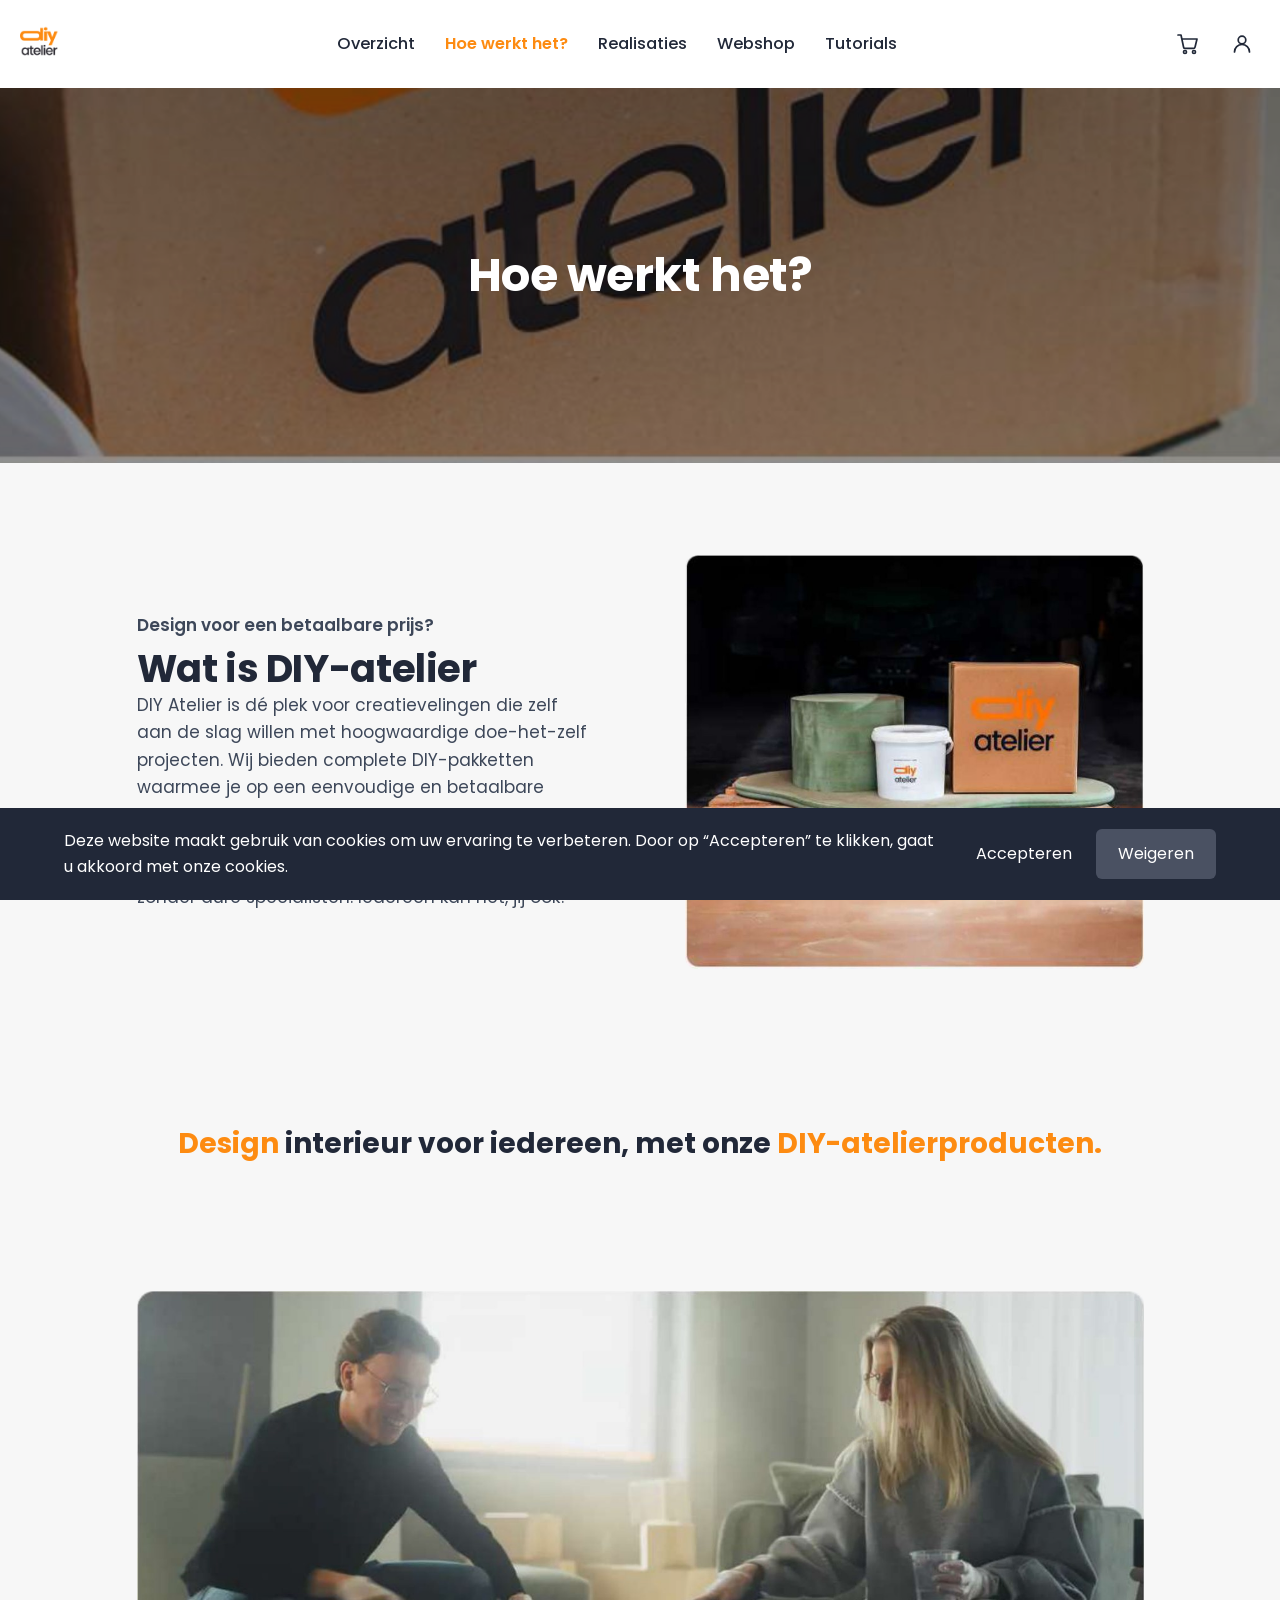
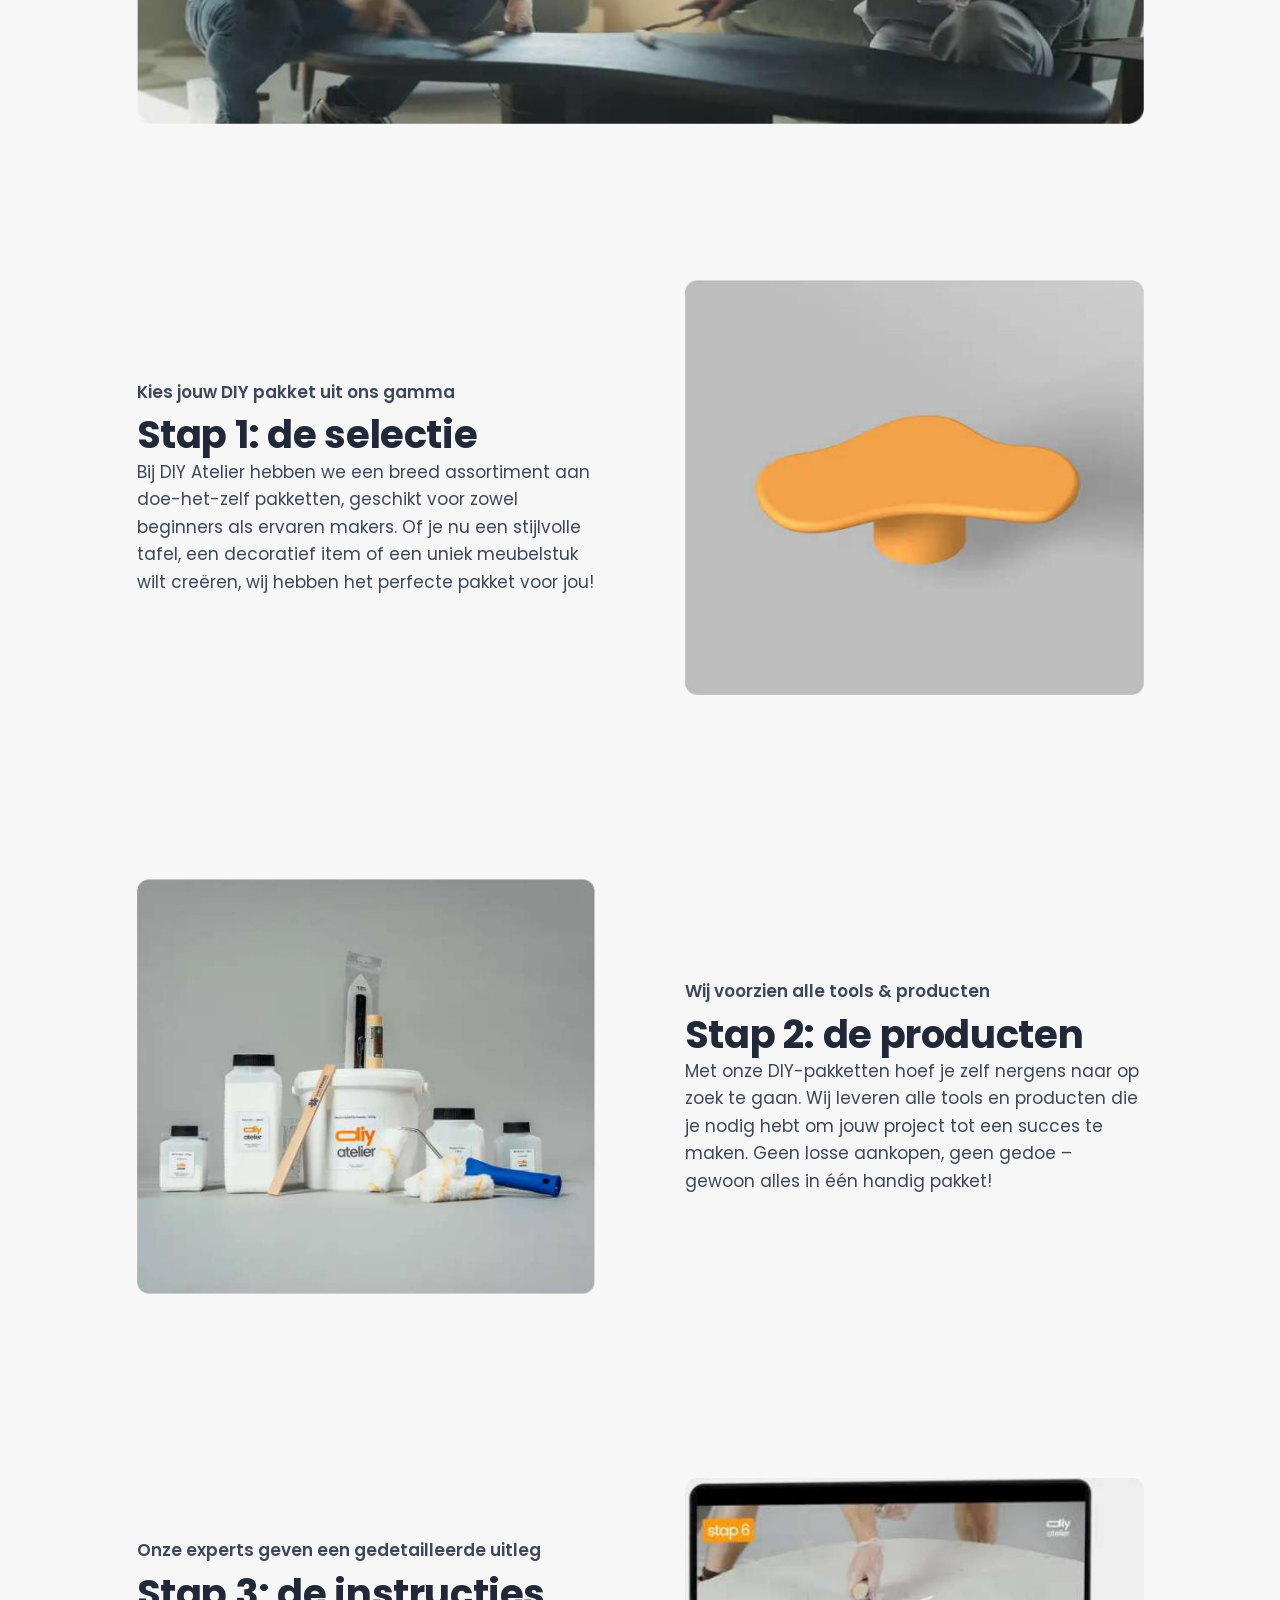
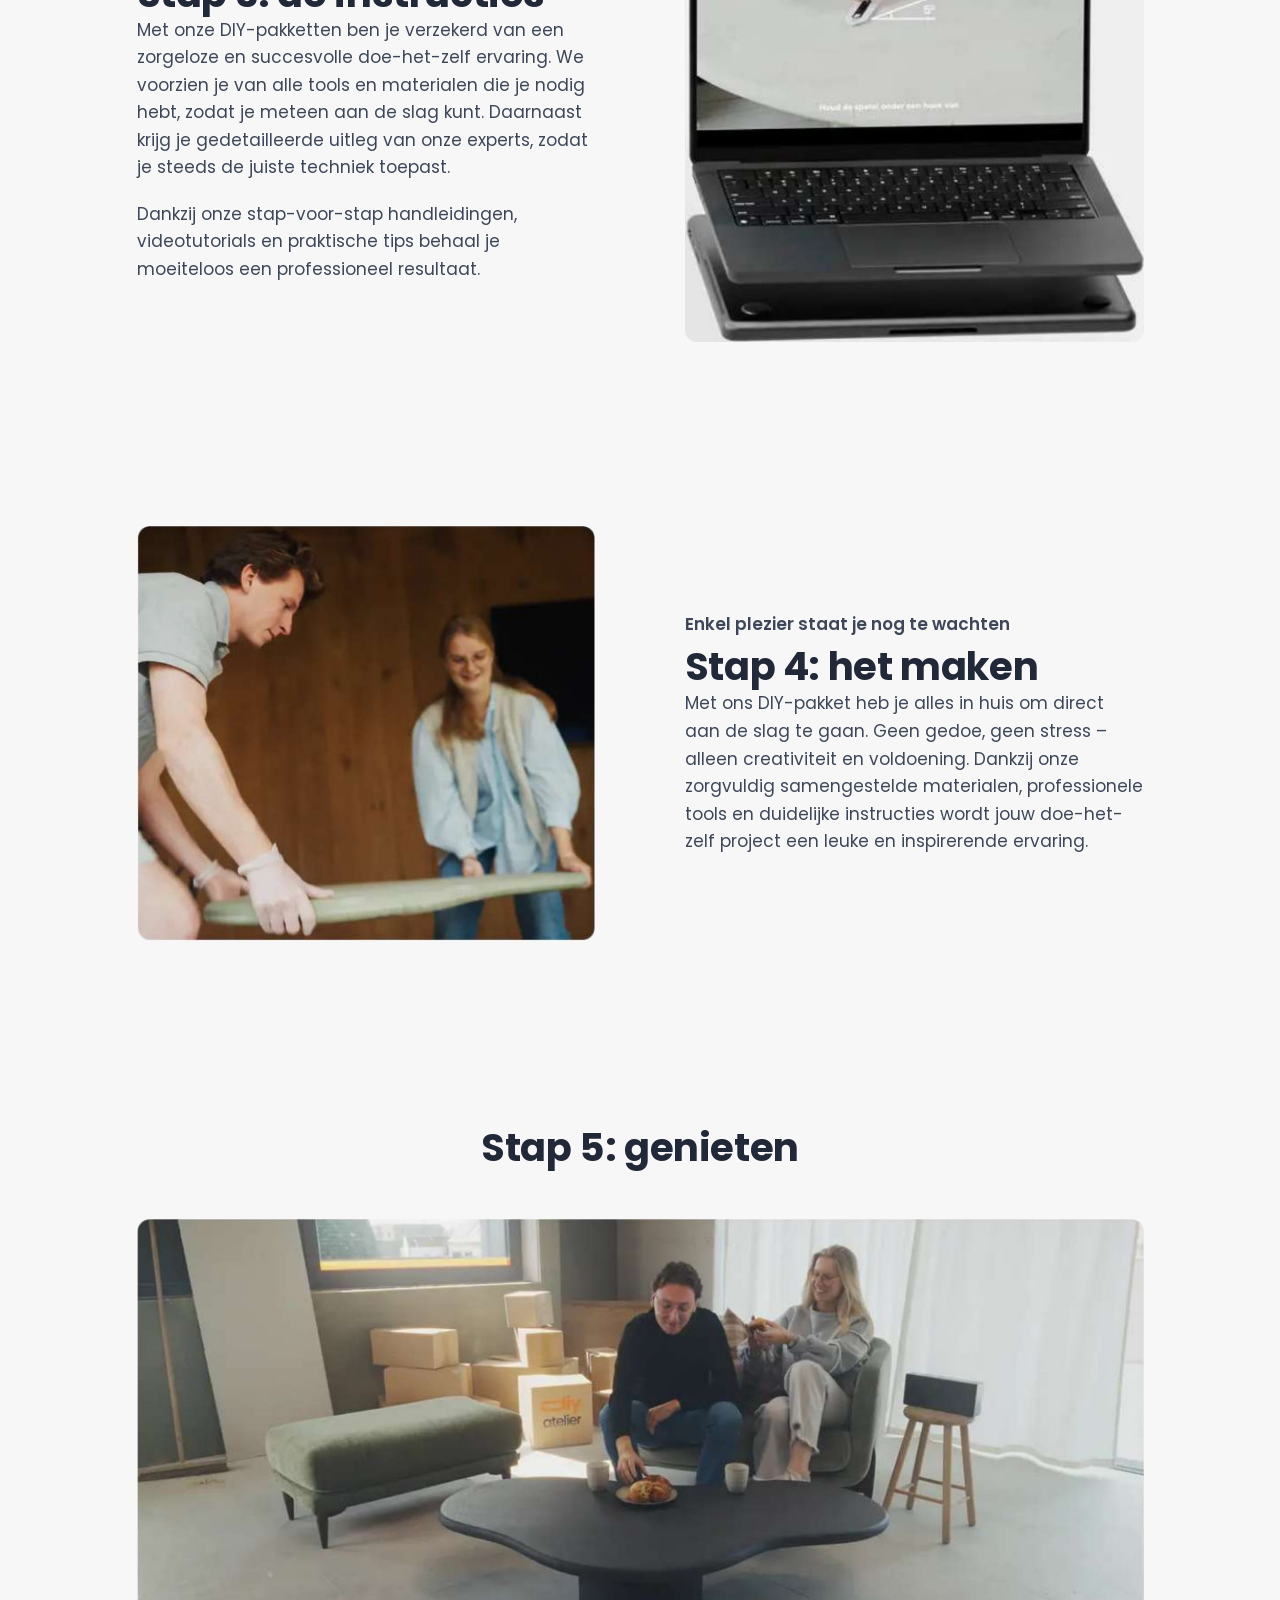
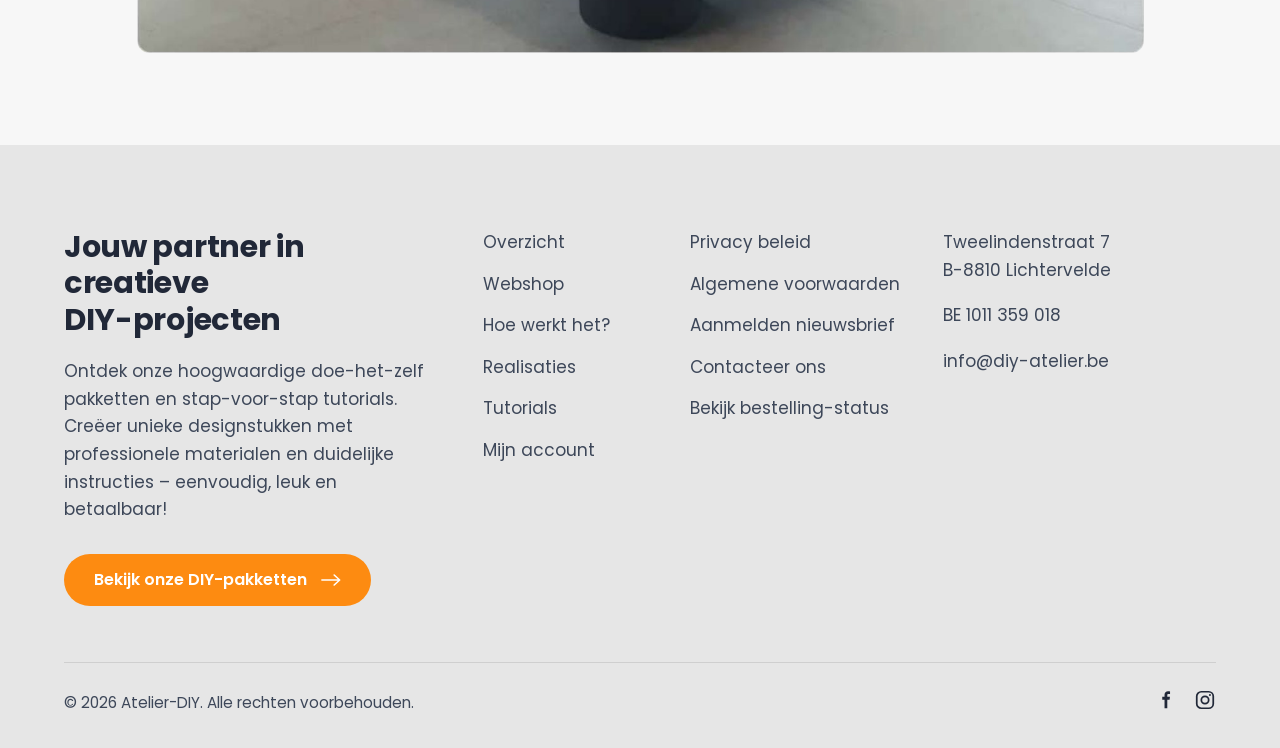
==== hoe-werkt-het.html @ 8427177b "Merge the replica pages and the catalogue into one site The four replica pages (Overzicht, Hoe werkt" ====
<!doctype html>
<html lang="nl">
<head>
<meta charset="utf-8">
<meta name="viewport" content="width=device-width, initial-scale=1">
<title>Hoe werkt het? — Atelier DIY</title>
<meta name="description" content="In vijf stappen van DIY-pakket naar afgewerkt designstuk.">
<link rel="preconnect" href="https://fonts.googleapis.com">
<link rel="preconnect" href="https://fonts.gstatic.com" crossorigin>
<link href="https://fonts.googleapis.com/css2?family=Poppins:wght@400;500;600;700&display=swap" rel="stylesheet">
<link rel="stylesheet" href="assets/site.css">
</head>
<body>
<a class="skip" href="#main">Ga naar inhoud</a>
<header class="site-header">
  <div class="wrap-wide">
    <a class="logo" href="index.html" aria-label="Atelier DIY — home">
      <img src="img/logo.png" alt="Atelier DIY" width="44" height="38">
    </a>
    <nav class="nav" id="nav" aria-label="Hoofdnavigatie"><a href="index.html">Overzicht</a><a href="hoe-werkt-het.html" aria-current="page">Hoe werkt het?</a><a href="realisaties.html">Realisaties</a><a href="webshop.html">Webshop</a><a href="tutorials.html">Tutorials</a></nav>
    <div class="header-actions">
      <a href="#" aria-label="Winkelmandje">
        <svg width="24" height="24" viewBox="0 0 24 24" fill="none" stroke="currentColor" stroke-width="1.7" stroke-linecap="round" stroke-linejoin="round" aria-hidden="true"><circle cx="9" cy="20" r="1.5"/><circle cx="18" cy="20" r="1.5"/><path d="M2 3h3l2.6 12.2a1.5 1.5 0 0 0 1.5 1.2h8.4a1.5 1.5 0 0 0 1.5-1.2L21 7H6"/></svg>
      </a>
      <a href="#" aria-label="Mijn account">
        <svg width="24" height="24" viewBox="0 0 24 24" fill="none" stroke="currentColor" stroke-width="1.7" stroke-linecap="round" aria-hidden="true"><circle cx="12" cy="8" r="3.8"/><path d="M4.5 20a7.5 7.5 0 0 1 15 0"/></svg>
      </a>
      <button class="burger" id="burger" aria-expanded="false" aria-controls="nav" aria-label="Menu">
        <svg width="26" height="26" viewBox="0 0 24 24" fill="none" stroke="currentColor" stroke-width="2" stroke-linecap="round" aria-hidden="true"><path d="M4 7h16M4 12h16M4 17h16"/></svg>
      </button>
    </div>
  </div>
</header>
<main id="main">
<section class="hero-band" style="background-image:url('img/hw-hero.jpg')">
  <h1>Hoe werkt het?</h1>
</section>

<section class="section">
  <div class="wrap">
    <div class="split">
      <div class="split-text">
        <p class="eyebrow">Design voor een betaalbare prijs?</p>
        <h2>Wat is DIY-atelier</h2>
        <p>DIY Atelier is dé plek voor creatievelingen die zelf aan de slag willen met
           hoogwaardige doe-het-zelf projecten. Wij bieden complete DIY-pakketten waarmee je
           op een eenvoudige en betaalbare manier je eigen meubels en decoratie maakt. Dankzij
           duidelijke instructies en professionele materialen haal je het vakmanschap in huis
           – zonder dure specialisten. Iedereen kan het, jij ook!</p>
      </div>
      <div class="split-media">
        <img src="img/hw-whatis.jpg" alt="DIY-Atelier verpakking en emmer op een pallet" loading="lazy">
      </div>
    </div>
  </div>
</section>

<section class="section-tight">
  <div class="wrap">
    <p class="lede"><span class="hl">Design</span> interieur voor iedereen, met onze
       <span class="hl">DIY-atelierproducten.</span></p>
  </div>
</section>

<section class="section-tight">
  <div class="wrap">
    <img src="img/hw-couple.jpg" alt="Twee makers werken samen aan een Mortex tafel"
         style="width:100%;border-radius:var(--radius)" loading="lazy">
  </div>
</section>

<section class="section">
  <div class="wrap">
    <div class="split">
      <div class="split-text">
        <p class="eyebrow">Kies jouw DIY pakket uit ons gamma</p>
        <h2>Stap 1: de selectie</h2>
        <p>Bij DIY Atelier hebben we een breed assortiment aan doe-het-zelf pakketten, geschikt voor zowel beginners als ervaren makers. Of je nu een stijlvolle tafel, een decoratief item of een uniek meubelstuk wilt creëren, wij hebben het perfecte pakket voor jou!</p>
      </div>
      <div class="split-media"><img src="img/hw-stap1.jpg" alt="Oranje Mortex tafel op een grijze achtergrond" loading="lazy"></div>
    </div>
  </div>
</section>

<section class="section">
  <div class="wrap">
    <div class="split reverse">
      <div class="split-text">
        <p class="eyebrow">Wij voorzien alle tools &amp; producten</p>
        <h2>Stap 2: de producten</h2>
        <p>Met onze DIY-pakketten hoef je zelf nergens naar op zoek te gaan. Wij leveren alle tools en producten die je nodig hebt om jouw project tot een succes te maken. Geen losse aankopen, geen gedoe – gewoon alles in één handig pakket!</p>
      </div>
      <div class="split-media"><img src="img/hw-stap2.jpg" alt="Alle materialen en gereedschap uit een DIY-pakket" loading="lazy"></div>
    </div>
  </div>
</section>

<section class="section">
  <div class="wrap">
    <div class="split">
      <div class="split-text">
        <p class="eyebrow">Onze experts geven een gedetailleerde uitleg</p>
        <h2>Stap 3: de instructies</h2>
        <p>Met onze DIY-pakketten ben je verzekerd van een zorgeloze en succesvolle doe-het-zelf ervaring. We voorzien je van alle tools en materialen die je nodig hebt, zodat je meteen aan de slag kunt. Daarnaast krijg je gedetailleerde uitleg van onze experts, zodat je steeds de juiste techniek toepast.</p><p>Dankzij onze stap-voor-stap handleidingen, videotutorials en praktische tips behaal je moeiteloos een professioneel resultaat.</p>
      </div>
      <div class="split-media"><img src="img/hw-stap3.jpg" alt="Videotutorial op een laptop" loading="lazy"></div>
    </div>
  </div>
</section>

<section class="section">
  <div class="wrap">
    <div class="split reverse">
      <div class="split-text">
        <p class="eyebrow">Enkel plezier staat je nog te wachten</p>
        <h2>Stap 4: het maken</h2>
        <p>Met ons DIY-pakket heb je alles in huis om direct aan de slag te gaan. Geen gedoe, geen stress – alleen creativiteit en voldoening. Dankzij onze zorgvuldig samengestelde materialen, professionele tools en duidelijke instructies wordt jouw doe-het-zelf project een leuke en inspirerende ervaring.</p>
      </div>
      <div class="split-media"><img src="img/hw-stap4.jpg" alt="Twee makers tillen samen een afgewerkt tafelblad" loading="lazy"></div>
    </div>
  </div>
</section>

<section class="section">
  <div class="wrap">
    <h2 class="center" style="margin-bottom:48px">Stap 5: genieten</h2>
    <img src="img/hw-stap5.jpg" alt="Koppel geniet van de zelfgemaakte Mortex salontafel"
         style="width:100%;border-radius:var(--radius)" loading="lazy">
  </div>
</section>
</main>
<footer class="site-footer">
  <div class="wrap-wide">
    <div class="footer-grid">
      <div>
        <h2>Jouw partner in creatieve<br>DIY-projecten</h2>
        <p>Ontdek onze hoogwaardige doe-het-zelf pakketten en stap-voor-stap tutorials.
           Creëer unieke designstukken met professionele materialen en duidelijke
           instructies – eenvoudig, leuk en betaalbaar!</p>
        <a class="btn" href="webshop.html">Bekijk onze DIY-pakketten <svg width="20" height="14" viewBox="0 0 22 14" fill="none" stroke="currentColor" stroke-width="1.8" stroke-linecap="round" stroke-linejoin="round" aria-hidden="true"><path d="M1 7h19M14.5 1.5 20.5 7l-6 5.5"/></svg></a>
      </div>
      <nav aria-label="Sitemap">
        <ul class="footer-nav">
          <li><a href="index.html">Overzicht</a></li>
          <li><a href="webshop.html">Webshop</a></li>
          <li><a href="hoe-werkt-het.html">Hoe werkt het?</a></li>
          <li><a href="realisaties.html">Realisaties</a></li>
          <li><a href="tutorials.html">Tutorials</a></li>
          <li><a href="#">Mijn account</a></li>
        </ul>
      </nav>
      <nav aria-label="Klantendienst">
        <ul class="footer-nav">
          <li><a href="#">Privacy beleid</a></li>
          <li><a href="#">Algemene voorwaarden</a></li>
          <li><a href="#">Aanmelden nieuwsbrief</a></li>
          <li><a href="#">Contacteer ons</a></li>
          <li><a href="#">Bekijk bestelling-status</a></li>
        </ul>
      </nav>
      <address class="footer-contact">
        <span>Tweelindenstraat 7<br>B-8810 Lichtervelde</span>
        <span>BE 1011 359 018</span>
        <a href="mailto:info@diy-atelier.be">info@diy-atelier.be</a>
      </address>
    </div>
    <div class="footer-bottom">
      <span>© 2026 Atelier-DIY. Alle rechten voorbehouden.</span>
      <span class="socials">
        <a href="#" aria-label="Facebook"><svg width="22" height="22" viewBox="0 0 24 24" fill="currentColor" aria-hidden="true"><path d="M14.5 8.5V6.8c0-.8.2-1.3 1.4-1.3h1.6V2.6C17.2 2.5 16.3 2.4 15.3 2.4c-2.2 0-3.8 1.4-3.8 4v2.1H9v3.2h2.5V21h3V11.7h2.5l.4-3.2z"/></svg></a>
        <a href="#" aria-label="Instagram"><svg width="22" height="22" viewBox="0 0 24 24" fill="none" stroke="currentColor" stroke-width="1.9" aria-hidden="true"><rect x="3" y="3" width="18" height="18" rx="5"/><circle cx="12" cy="12" r="4"/><circle cx="17.4" cy="6.6" r="1.1" fill="currentColor" stroke="none"/></svg></a>
      </span>
    </div>
  </div>
</footer>

<div class="cookie" id="cookie" role="region" aria-label="Cookiemelding">
  <div class="wrap-wide">
    <p>Deze website maakt gebruik van cookies om uw ervaring te verbeteren. Door op
       &ldquo;Accepteren&rdquo; te klikken, gaat u akkoord met onze cookies.</p>
    <div class="cookie-actions">
      <button type="button" data-cookie="accept">Accepteren</button>
      <button type="button" class="refuse" data-cookie="refuse">Weigeren</button>
    </div>
  </div>
</div>
<script src="assets/site.js"></script>
</body>
</html>
---- assets/site.css ----
/* ==========================================================================
   Atelier DIY — static replica of the current staging design.
   Colours sampled directly from the supplied screenshots; nothing invented.
   ========================================================================== */

:root {
  --orange:      #fd8b11;
  --orange-dark: #e97c06;
  --ink:         #212838;   /* headings, nav, cookie bar */
  --body:        #3d4759;
  --muted:       #5b6472;
  --page:        #f7f7f7;
  --white:       #ffffff;
  --footer-bg:   #e6e6e6;
  --line:        #d8d8d8;

  --radius:      12px;
  --radius-lg:   16px;
  --radius-pill: 999px;

  --shadow-card: 0 2px 10px rgba(33,40,56,.05);
  --wrap:        1047px;   /* content column measured off the screenshots: x216–1224 @1440 */
  --header-h:    88px;
}

* { box-sizing: border-box; }
html { -webkit-text-size-adjust: 100%; scroll-behavior: smooth; }
body {
  margin: 0;
  background: var(--page);
  color: var(--body);
  font-family: Poppins, "Segoe UI", system-ui, -apple-system, sans-serif;
  font-size: 17px;
  line-height: 1.62;
  -webkit-font-smoothing: antialiased;
}
img { display: block; max-width: 100%; }
a { color: inherit; text-decoration: none; }
button { font: inherit; color: inherit; }

:focus-visible { outline: 3px solid var(--orange); outline-offset: 3px; border-radius: 4px; }

.wrap { width: 100%; max-width: var(--wrap); margin-inline: auto; padding-inline: 20px; }
/* header, hero and footer sit on a wider column than the body sections */
.wrap-wide { width: 100%; max-width: 1440px; margin-inline: auto; padding-inline: 64px; }
.site-header .wrap-wide { padding-inline: 20px; }
.wrap-bleed { width: 100%; max-width: 1440px; margin-inline: auto; padding-inline: 14px; }

.sr-only {
  position: absolute; width: 1px; height: 1px; padding: 0; margin: -1px;
  overflow: hidden; clip: rect(0,0,0,0); white-space: nowrap; border: 0;
}
.skip {
  position: absolute; left: 16px; top: -60px; z-index: 200;
  background: var(--ink); color: #fff; padding: 12px 18px; border-radius: 8px;
}
.skip:focus { top: 12px; }

/* ---------------- typography ---------------- */
h1, h2, h3, h4 { color: var(--ink); margin: 0; font-weight: 700; letter-spacing: -.01em; }
h1 { font-size: clamp(1.9rem, 3.6vw, 3rem); line-height: 1.18; }
h2 { font-size: clamp(1.75rem, 3vw, 2.4rem);  line-height: 1.2; }
h3 { font-size: 1.3rem; line-height: 1.3; }
p  { margin: 0 0 1.1em; }
p:last-child { margin-bottom: 0; }
.eyebrow { color: var(--orange); font-weight: 600; font-size: 1.06rem; margin: 0 0 .35em; }
.center { text-align: center; }

/* ---------------- buttons ---------------- */
.btn {
  display: inline-flex; align-items: center; gap: 14px;
  background: var(--orange); color: #fff;
  font-weight: 600; font-size: 1.0rem; line-height: 1;
  padding: 18px 30px; border: 0; border-radius: var(--radius-pill);
  cursor: pointer; transition: background .16s ease, transform .16s ease;
}
.btn:hover { background: var(--orange-dark); }
.btn:active { transform: translateY(1px); }
.btn svg { flex: none; }

.btn-outline {
  display: inline-flex; align-items: center; gap: 12px;
  background: transparent; color: var(--ink);
  border: 1.5px solid var(--orange); border-radius: var(--radius-pill);
  padding: 12px 22px; font-weight: 500; font-size: .95rem; line-height: 1;
  cursor: pointer; transition: background .16s ease, color .16s ease;
}
.btn-outline:hover { background: var(--orange); color: #fff; border-color: var(--orange); }

/* ---------------- header ---------------- */
.site-header {
  position: sticky; top: 0; z-index: 100;
  background: var(--white); height: var(--header-h);
  display: flex; align-items: center;
}
.site-header .wrap-wide { display: flex; align-items: center; gap: 24px; }

.logo { flex: none; display: block; line-height: 0; }
.logo img { height: 38px; width: auto; }

.nav { display: flex; gap: 30px; margin-inline: auto; }
.nav a {
  color: var(--ink); font-weight: 500; font-size: 1.02rem;
  padding: 6px 0; transition: color .16s ease;
}
.nav a:hover { color: var(--orange); }
.nav a[aria-current="page"] { color: var(--orange); font-weight: 600; }

.header-actions { display: flex; align-items: center; gap: 18px; flex: none; }
.header-actions a { color: var(--ink); display: grid; place-items: center; padding: 6px; }
.header-actions a:hover { color: var(--orange); }

.burger {
  display: none; background: none; border: 0; padding: 10px; cursor: pointer; color: var(--ink);
}

/* ---------------- hero ---------------- */
.hero {
  position: relative; min-height: 718px;
  display: flex; align-items: center;
  background: var(--ink) 50% 74%/cover no-repeat;
  color: #fff;
}
.hero::after {
  content: ""; position: absolute; inset: 0;
  background: linear-gradient(90deg, rgba(20,16,12,.82) 0%, rgba(20,16,12,.55) 45%, rgba(20,16,12,.30) 100%);
}
.hero > * { position: relative; z-index: 1; }
.hero h1 { color: #fff; max-width: 800px; margin-bottom: 26px; }
.hero p { color: rgba(255,255,255,.94); max-width: 46ch; margin-bottom: 34px; }

.hero-band {
  position: relative; height: 375px;
  display: grid; place-items: center;
  background: var(--ink) center/cover no-repeat;
}
.hero-band { background-position: 50% 50%; }
.hero-band::after {
  content: ""; position: absolute; inset: 0; background: rgba(20,16,12,.45);
}
.hero-band h1 { position: relative; z-index: 1; color: #fff; text-align: center; }

/* ---------------- sections ---------------- */
.section { padding-block: 92px; }
.section-tight { padding-block: 64px; }
.section h2.center { margin-bottom: 64px; }

/* three icon columns */
.cols3 { display: grid; grid-template-columns: repeat(3, 1fr); gap: 56px; }
.col-icon { color: var(--orange); margin-bottom: 26px; }
.col-icon svg { width: 46px; height: 46px; }

/* video CTA panel */
.video-cta {
  position: relative; border-radius: var(--radius-lg); overflow: hidden;
  min-height: 470px; display: flex; align-items: center;
  background: var(--ink) center/cover no-repeat; color: #fff;
  padding: 56px clamp(24px, 6vw, 90px);
}
.video-cta::after { content: ""; position: absolute; inset: 0; background: rgba(20,16,12,.48); }
.video-cta > div { position: relative; z-index: 1; max-width: 52ch; }
.video-cta h2 { color: #fff; margin-bottom: 18px; font-size: clamp(1.5rem, 2.4vw, 2rem); }
.video-cta p { color: rgba(255,255,255,.94); margin-bottom: 30px; }

/* The panel keeps its poster look until the button is pressed; the player then
   covers it. The copy is taken out of the a11y tree rather than just painted
   over, so a screen reader does not read a heading hidden behind the video. */
.video-cta-copy { transition: opacity .28s ease, visibility .28s ease; }
.video-cta.playing .video-cta-copy { opacity: 0; visibility: hidden; }

.video-cta-player {
  position: absolute; inset: 0; z-index: 3;
  width: 100%; height: 100%; object-fit: cover;
  background: #000; opacity: 0; visibility: hidden;
  transition: opacity .28s ease, visibility .28s ease;
}
.video-cta.playing .video-cta-player { opacity: 1; visibility: visible; }

/* ---------------- product cards ---------------- */
.section-head {
  display: flex; align-items: center; justify-content: space-between;
  gap: 24px; margin-bottom: 40px;
}
.carousel-nav { display: flex; gap: 12px; }
.carousel-nav button {
  width: 46px; height: 46px; border-radius: 50%; border: 0;
  background: var(--white); box-shadow: var(--shadow-card);
  display: grid; place-items: center; cursor: pointer; color: var(--ink);
  transition: background .16s ease, color .16s ease;
}
.carousel-nav button:hover { background: var(--orange); color: #fff; }
.carousel-nav button[disabled] { opacity: .4; cursor: not-allowed; }

.prod-grid { display: grid; grid-template-columns: repeat(3, 1fr); gap: 30px; }
.prod-card {
  background: var(--white); border-radius: var(--radius);
  box-shadow: var(--shadow-card); padding: 22px;
  display: flex; flex-direction: column; gap: 18px;
}
.prod-media {
  aspect-ratio: 1/1; border-radius: 8px; overflow: hidden; background: #f2f2f2;
}
.prod-media img { width: 100%; height: 100%; object-fit: cover; }

/* The live card packs title, price and both meta badges into one row, which
   collides on longer names. Same information, given room to breathe. */
.prod-meta { display: flex; align-items: flex-start; justify-content: space-between; gap: 16px; }
.prod-meta h3 { font-size: 1.22rem; }
.prod-price { color: var(--muted); font-size: 1rem; margin-top: 2px; }
.prod-specs { display: flex; gap: 22px; flex: none; }
.prod-spec { text-align: center; color: var(--body); font-size: .92rem; line-height: 1.25; }
.prod-spec svg { width: 30px; height: 30px; margin: 0 auto 4px; display: block; }
.prod-card .btn-outline { align-self: flex-start; margin-top: auto; }

/* ---------------- testimonials ---------------- */
.quote-grid { display: grid; grid-template-columns: repeat(3, 1fr); gap: 30px; }
.quote {
  background: var(--white); border-radius: var(--radius);
  box-shadow: var(--shadow-card); padding: 34px 30px;
}
.quote h3 { font-size: 1.08rem; margin-bottom: 14px; }
.quote p { font-size: 1rem; }

/* ---------------- inline CTA panel ---------------- */
.panel {
  background: var(--white); border-radius: var(--radius);
  box-shadow: var(--shadow-card); padding: 52px clamp(28px, 5vw, 60px);
}
.panel p { font-size: 1.12rem; color: var(--ink); margin-bottom: 28px; max-width: 62ch; }

/* ---------------- masonry gallery ---------------- */
.masonry { display: grid; grid-template-columns: repeat(3, 1fr); gap: 22px; align-items: start; }
.masonry-col { display: grid; gap: 22px; }
.masonry img { width: 100%; height: auto; border-radius: var(--radius); }

/* ---------------- FAQ ---------------- */
.faq { max-width: 860px; margin-inline: auto; }
.faq-item { border-bottom: 1px solid var(--line); }
.faq-q {
  width: 100%; background: none; border: 0; cursor: pointer;
  display: flex; align-items: center; justify-content: space-between; gap: 24px;
  padding: 24px 4px; text-align: left;
  font-weight: 600; font-size: 1.05rem; color: var(--ink);
}
.faq-q:hover { color: var(--orange); }
.faq-icon { flex: none; width: 22px; height: 22px; position: relative; }
.faq-icon::before, .faq-icon::after {
  content: ""; position: absolute; background: currentColor; border-radius: 2px;
  transition: transform .22s ease, opacity .22s ease;
}
.faq-icon::before { left: 0; right: 0; top: 10px; height: 2px; }
.faq-icon::after  { top: 0; bottom: 0; left: 10px; width: 2px; }
.faq-q[aria-expanded="true"] .faq-icon::after { transform: scaleY(0); opacity: 0; }
.faq-a { display: grid; grid-template-rows: 0fr; transition: grid-template-rows .26s ease; }
.faq-q[aria-expanded="true"] + .faq-a { grid-template-rows: 1fr; }
.faq-a > div { overflow: hidden; }
.faq-a p { padding: 0 4px 24px; margin: 0; color: var(--muted); }

/* ---------------- alternating step rows ---------------- */
.split { display: grid; grid-template-columns: 1fr 1fr; gap: clamp(40px, 7vw, 96px); align-items: center; }
.split img { width: 100%; border-radius: var(--radius); }
.split-text p { color: var(--body); }
.split.reverse .split-text { order: 2; }
.split.reverse .split-media { order: 1; }

.lede { font-size: clamp(1.3rem, 2.2vw, 1.75rem); font-weight: 700; color: var(--ink); text-align: center; line-height: 1.35; }
.lede .hl { color: var(--orange); }

/* ---------------- tutorials ---------------- */
.tut-grid { display: grid; grid-template-columns: repeat(2, 1fr); gap: 30px; }
.tut-card {
  background: var(--white); border-radius: var(--radius);
  box-shadow: var(--shadow-card); padding: 26px;
}
.tut-card video { width: 100%; border-radius: 6px; background: #000; display: block; }
.tut-card h3 { margin: 22px 0 6px; font-size: 1.35rem; }
.tut-card p { color: var(--body); }

/* ---------------- footer ---------------- */
.site-footer { background: var(--footer-bg); padding-block: 84px 30px; margin-top: 0; }
.footer-grid { display: grid; grid-template-columns: 1.25fr .55fr .7fr .9fr; gap: 40px; }
.footer-grid h2 { font-size: 1.9rem; margin-bottom: 20px; }
.footer-grid p { color: var(--body); max-width: 36ch; margin-bottom: 30px; }
.footer-nav { list-style: none; padding: 0; margin: 0; display: grid; gap: 14px; }
.footer-nav a { color: var(--body); }
.footer-nav a:hover { color: var(--orange); }
.footer-contact { color: var(--body); font-style: normal; display: grid; gap: 18px; align-content: start; }
.footer-bottom {
  display: flex; align-items: center; justify-content: space-between; gap: 24px;
  border-top: 1px solid #cfcfcf; margin-top: 56px; padding-top: 26px;
  color: var(--body); font-size: .95rem;
}
.socials { display: flex; gap: 18px; }
.socials a { color: var(--ink); }
.socials a:hover { color: var(--orange); }

/* ---------------- cookie bar ---------------- */
.cookie {
  position: fixed; left: 0; right: 0; bottom: 0; z-index: 150;
  background: var(--ink); color: #fff;
  padding: 20px 0;
}
.cookie .wrap-wide { display: flex; align-items: center; gap: 24px; flex-wrap: wrap; }
.cookie p { margin: 0; flex: 1; min-width: 260px; font-size: 1rem; }
.cookie-actions { display: flex; align-items: center; gap: 16px; }
.cookie-actions button {
  background: none; border: 0; color: #fff; cursor: pointer; font-size: 1rem; padding: 12px 8px;
}
.cookie-actions .refuse {
  background: #4a5162; border-radius: 6px; padding: 12px 22px;
}
.cookie-actions .refuse:hover { background: #5a6274; }
.cookie[hidden] { display: none; }

/* ==========================================================================
   Responsive. The supplied screenshots are desktop-only (1440px); everything
   below 1024px is a reasonable interpretation, not a copy.
   ========================================================================== */
@media (max-width: 1023px) {
  .nav { display: none; }
  .nav.open {
    display: flex; flex-direction: column; gap: 0;
    position: absolute; top: var(--header-h); left: 0; right: 0;
    background: var(--white); padding: 8px 20px 20px;
    box-shadow: 0 10px 24px rgba(33,40,56,.10);
  }
  .nav.open a { padding: 14px 0; border-bottom: 1px solid var(--line); }
  .burger { display: grid; place-items: center; }
  .header-actions { margin-left: auto; }

  .cols3, .prod-grid, .quote-grid, .tut-grid { grid-template-columns: 1fr 1fr; gap: 30px; }
  .split { grid-template-columns: 1fr; gap: 32px; }
  .split.reverse .split-text, .split.reverse .split-media { order: initial; }
  .footer-grid { grid-template-columns: 1fr 1fr; }
  .section { padding-block: 64px; }
  .hero { min-height: 560px; }
}

@media (max-width: 720px) {
  body { font-size: 16px; }
  .cols3, .prod-grid, .quote-grid, .tut-grid { grid-template-columns: 1fr; }
  .masonry { grid-template-columns: 1fr; }
  .footer-grid { grid-template-columns: 1fr; gap: 34px; }
  .section { padding-block: 52px; }
  .section h2.center { margin-bottom: 40px; }
  .hero { min-height: 500px; }
  .hero::after { background: rgba(20,16,12,.62); }
  .hero-band { height: 260px; }
  .video-cta { min-height: 420px; padding: 40px 24px; }
  .section-head { flex-direction: column; align-items: flex-start; }
  .prod-meta { flex-direction: column; gap: 12px; }
  .footer-bottom { flex-direction: column; align-items: flex-start; }
  .cookie .wrap-wide { flex-direction: column; align-items: stretch; }
  .cookie-actions { justify-content: flex-end; }
}

@media (prefers-reduced-motion: reduce) {
  *, *::before, *::after { transition-duration: 1ms !important; scroll-behavior: auto; }
}
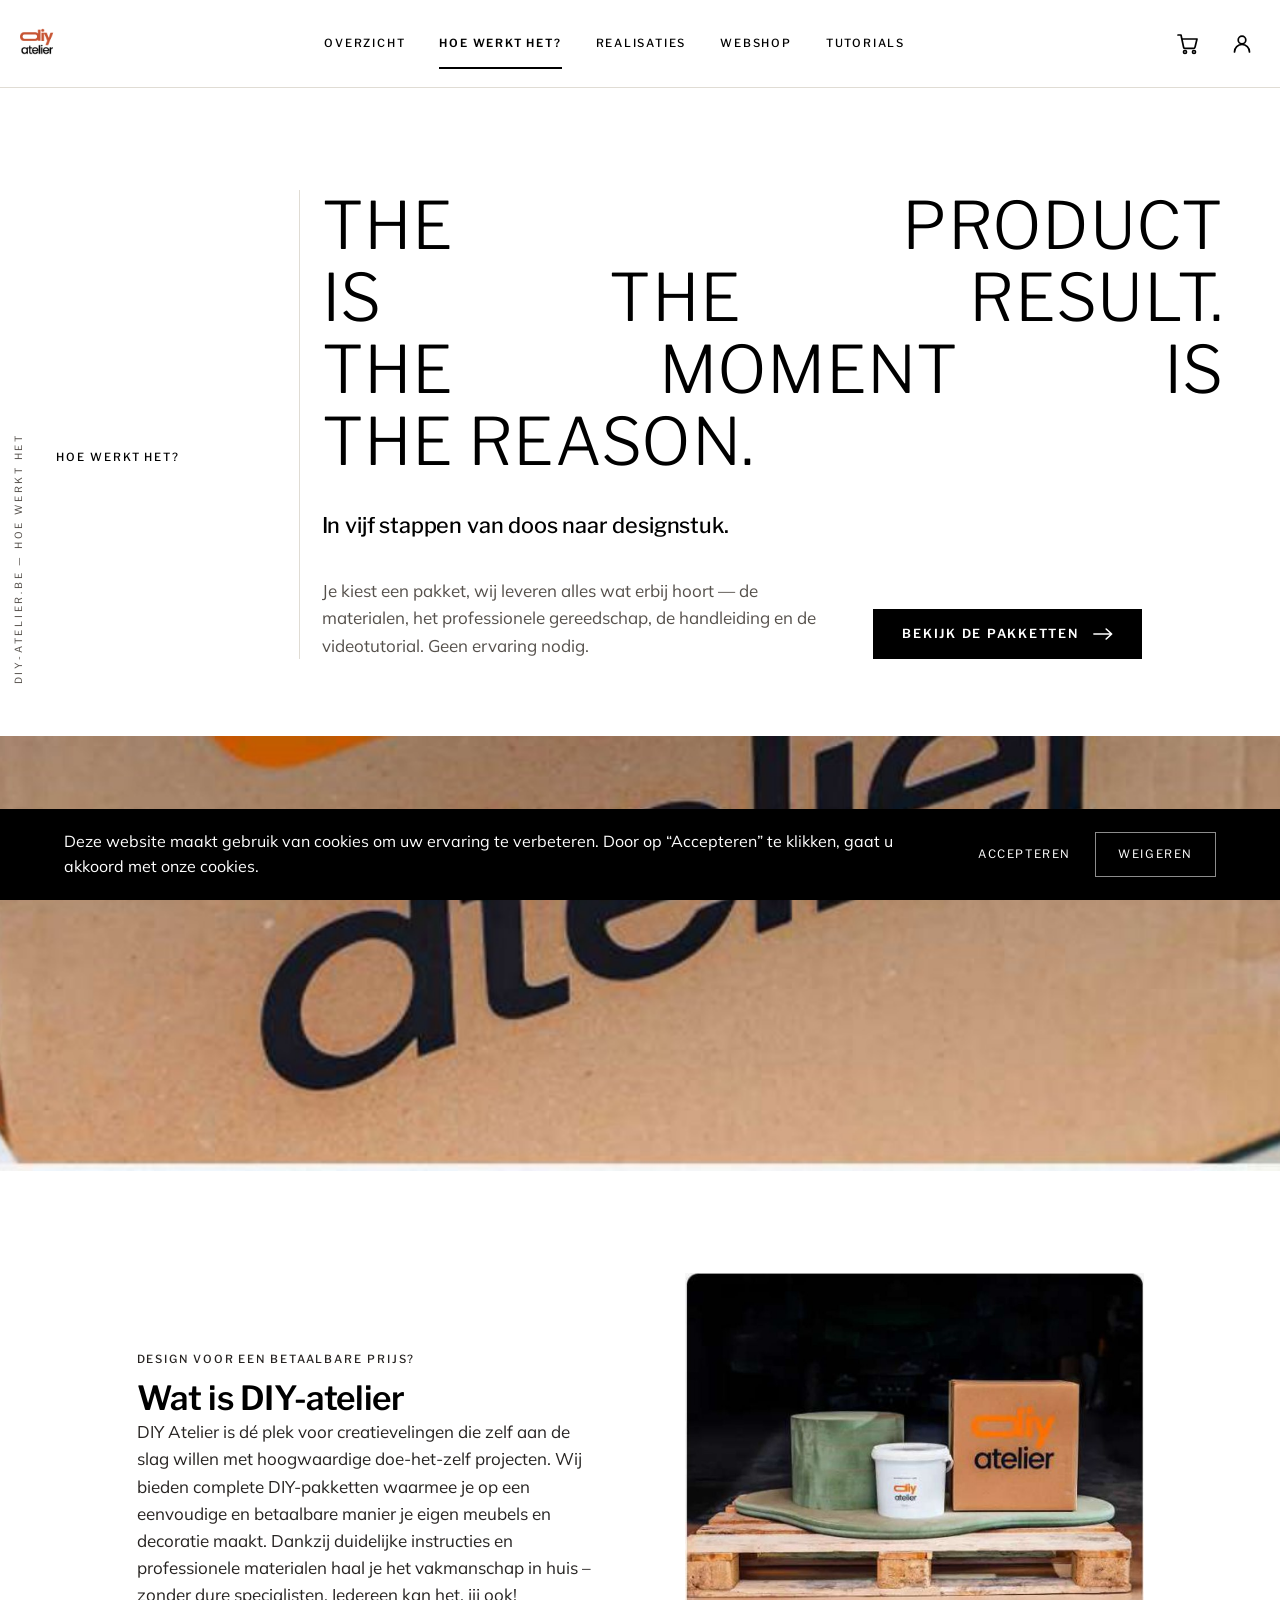
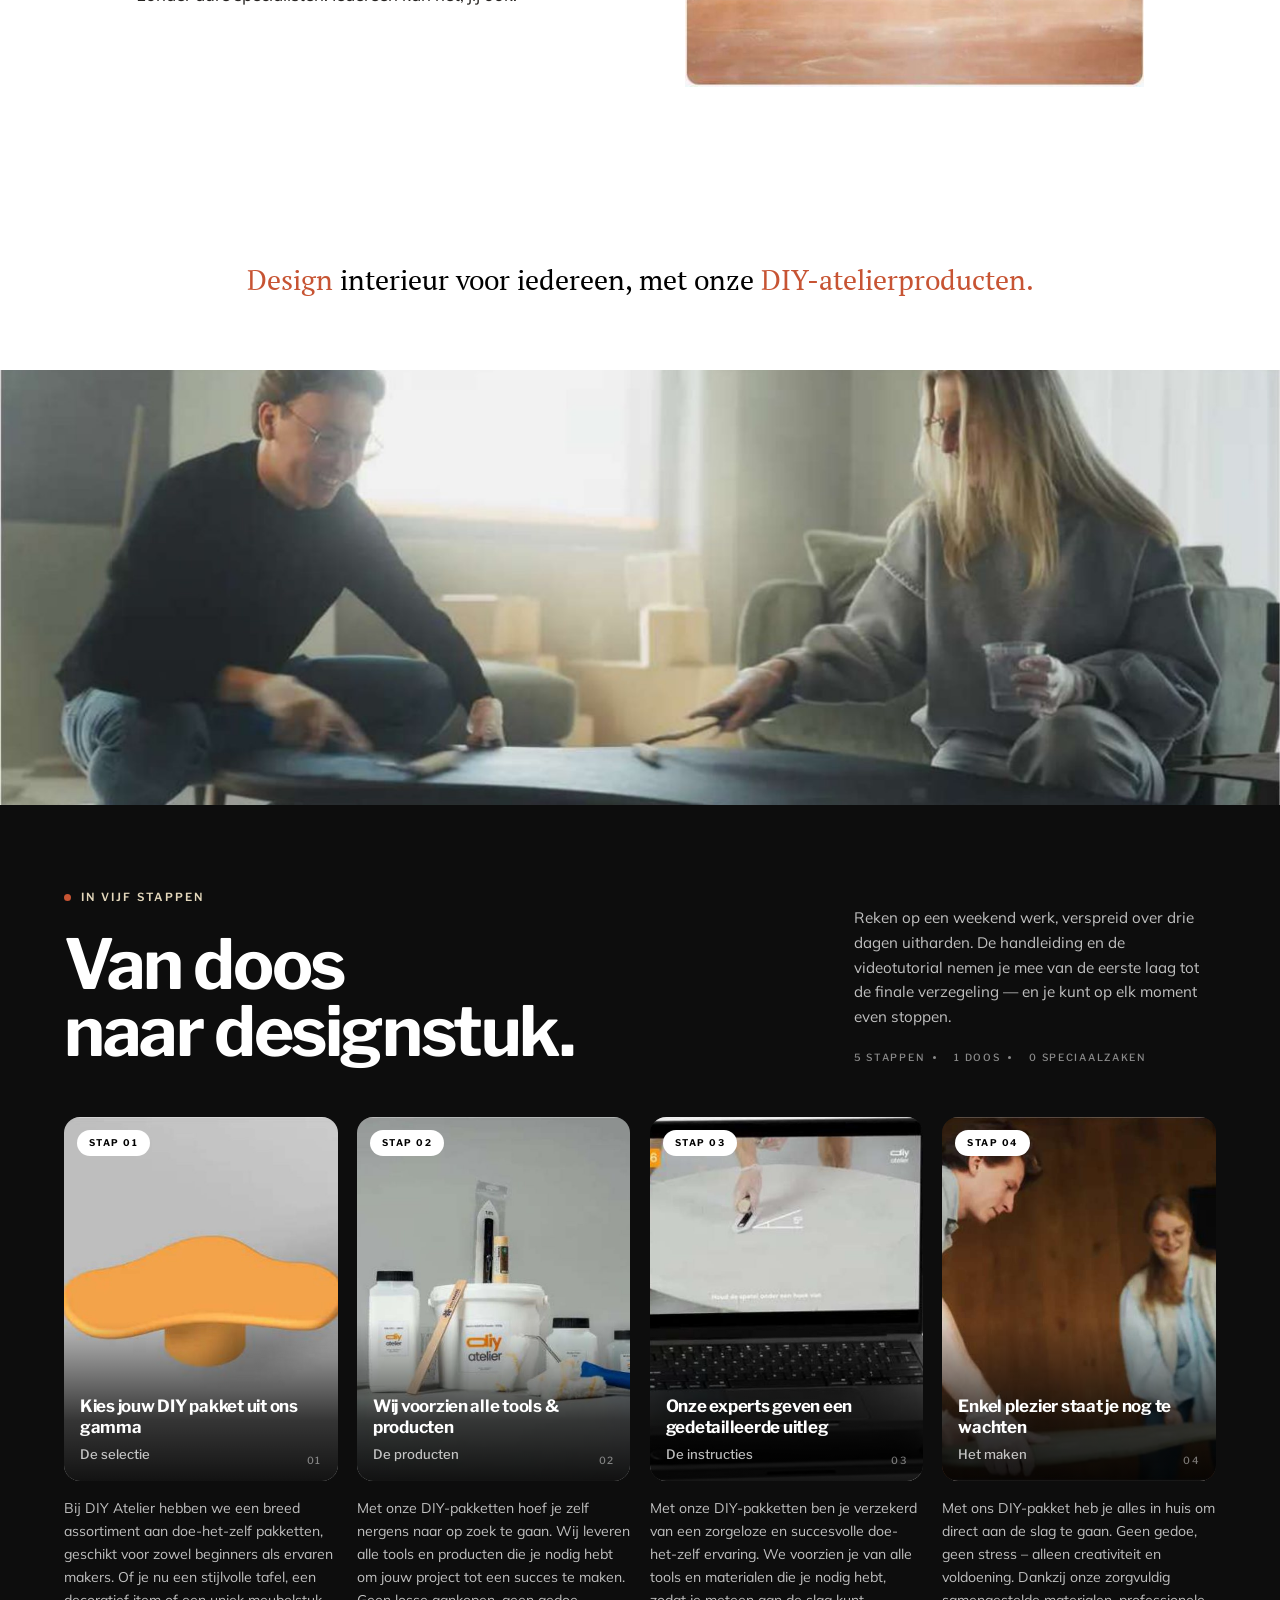
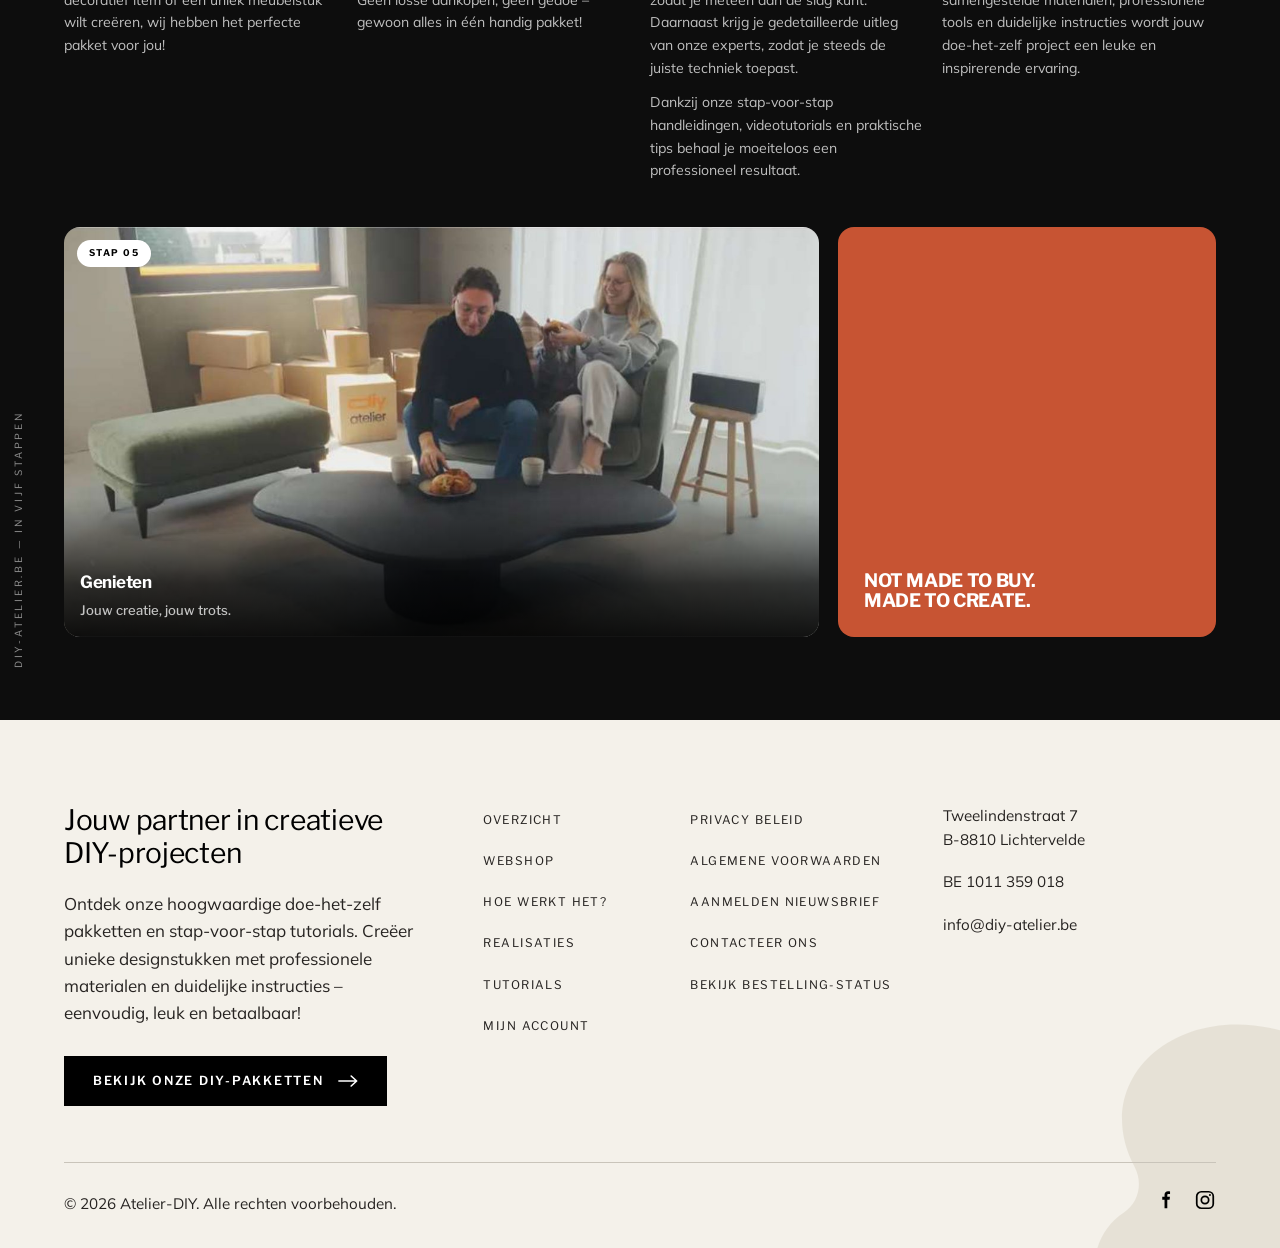
==== commit 426fb088: "Take the brandbook to the other four pages index, hoe-werkt-het, realisaties and tutorials were stil" ====
--- a/hoe-werkt-het.html
+++ b/hoe-werkt-het.html
@@ -5,23 +5,29 @@
 <meta name="viewport" content="width=device-width, initial-scale=1">
 <title>Hoe werkt het? — Atelier DIY</title>
 <meta name="description" content="In vijf stappen van DIY-pakket naar afgewerkt designstuk.">
+<link rel="icon" href="img/icon.svg" type="image/svg+xml">
 <link rel="preconnect" href="https://fonts.googleapis.com">
 <link rel="preconnect" href="https://fonts.gstatic.com" crossorigin>
-<link href="https://fonts.googleapis.com/css2?family=Poppins:wght@400;500;600;700&display=swap" rel="stylesheet">
+<link href="https://fonts.googleapis.com/css2?family=Libre+Franklin:wght@300;400;500;600;700&family=Mulish:wght@300;400;500;600;700&family=PT+Serif:ital,wght@0,400;0,700;1,400&display=swap" rel="stylesheet">
 <link rel="stylesheet" href="assets/site.css">
+<!-- The SETT brand layer, loaded last so it re-tints site.css from one place.
+     These four pages ran without it while they were the staging replica; they
+     are the brandbook build now, like webshop.html and product.html. -->
+<link rel="stylesheet" href="assets/brand.css?v=1">
+<!-- The set pieces the webshop worked out — the dark field, the photographic
+     card, the poster block — generalised so every page can use them. -->
+<link rel="stylesheet" href="assets/pages.css?v=1">
 </head>
 <body>
 <a class="skip" href="#main">Ga naar inhoud</a>
 <header class="site-header">
   <div class="wrap-wide">
-    <a class="logo" href="index.html" aria-label="Atelier DIY — home">
-      <img src="img/logo.png" alt="Atelier DIY" width="44" height="38">
+    <a class="logo sett-lockup" href="index.html" aria-label="Atelier DIY — home">
+      <img src="img/logo-brand.png" alt="Atelier DIY" width="44" height="38">
     </a>
     <nav class="nav" id="nav" aria-label="Hoofdnavigatie"><a href="index.html">Overzicht</a><a href="hoe-werkt-het.html" aria-current="page">Hoe werkt het?</a><a href="realisaties.html">Realisaties</a><a href="webshop.html">Webshop</a><a href="tutorials.html">Tutorials</a></nav>
     <div class="header-actions">
-      <a href="#" aria-label="Winkelmandje">
-        <svg width="24" height="24" viewBox="0 0 24 24" fill="none" stroke="currentColor" stroke-width="1.7" stroke-linecap="round" stroke-linejoin="round" aria-hidden="true"><circle cx="9" cy="20" r="1.5"/><circle cx="18" cy="20" r="1.5"/><path d="M2 3h3l2.6 12.2a1.5 1.5 0 0 0 1.5 1.2h8.4a1.5 1.5 0 0 0 1.5-1.2L21 7H6"/></svg>
-      </a>
+      <a href="#" aria-label="Winkelmandje"><svg width="24" height="24" viewBox="0 0 24 24" fill="none" stroke="currentColor" stroke-width="1.7" stroke-linecap="round" stroke-linejoin="round" aria-hidden="true"><circle cx="9" cy="20" r="1.5"/><circle cx="18" cy="20" r="1.5"/><path d="M2 3h3l2.6 12.2a1.5 1.5 0 0 0 1.5 1.2h8.4a1.5 1.5 0 0 0 1.5-1.2L21 7H6"/></svg></a>
       <a href="#" aria-label="Mijn account">
         <svg width="24" height="24" viewBox="0 0 24 24" fill="none" stroke="currentColor" stroke-width="1.7" stroke-linecap="round" aria-hidden="true"><circle cx="12" cy="8" r="3.8"/><path d="M4.5 20a7.5 7.5 0 0 1 15 0"/></svg>
       </a>
@@ -32,8 +38,26 @@
   </div>
 </header>
 <main id="main">
-<section class="hero-band" style="background-image:url('img/hw-hero.jpg')">
-  <h1>Hoe werkt het?</h1>
+<section class="sett-statement sett-field">
+  <span class="sett-rail" aria-hidden="true">diy-atelier.be — hoe werkt het</span>
+  <div class="sett-statement-inner">
+    <p class="t-label">Hoe werkt het?</p>
+    <h1 class="t-statement spread" lang="en">
+      <span><b>THE</b> <b>PRODUCT</b></span>
+      <span><b>IS</b> <b>THE</b> <b>RESULT.</b></span>
+      <span><b>THE</b> <b>MOMENT</b> <b>IS</b></span>
+      <span class="tight"><b>THE REASON.</b></span>
+    </h1>
+    <p class="sett-sub">In vijf stappen van doos naar designstuk.</p>
+    <div class="sett-statement-foot">
+      <p>Je kiest een pakket, wij leveren alles wat erbij hoort — de materialen, het professionele gereedschap, de handleiding en de videotutorial. Geen ervaring nodig.</p>
+      <a class="btn" href="webshop.html">Bekijk de pakketten <svg width="20" height="14" viewBox="0 0 22 14" fill="none" stroke="currentColor" stroke-width="1.8" stroke-linecap="round" stroke-linejoin="round" aria-hidden="true"><path d="M1 7h19M14.5 1.5 20.5 7l-6 5.5"/></svg></a>
+    </div>
+  </div>
+</section>
+
+<section class="sett-plate sett-plate-wide">
+  <img src="img/hw-hero.jpg" alt="Twee makers werken samen in het atelier" loading="eager">
 </section>
 
 <section class="section">
@@ -62,72 +86,95 @@
   </div>
 </section>
 
-<section class="section-tight">
-  <div class="wrap">
-    <img src="img/hw-couple.jpg" alt="Twee makers werken samen aan een Mortex tafel"
-         style="width:100%;border-radius:var(--radius)" loading="lazy">
-  </div>
-</section>
-
-<section class="section">
-  <div class="wrap">
-    <div class="split">
-      <div class="split-text">
-        <p class="eyebrow">Kies jouw DIY pakket uit ons gamma</p>
-        <h2>Stap 1: de selectie</h2>
-        <p>Bij DIY Atelier hebben we een breed assortiment aan doe-het-zelf pakketten, geschikt voor zowel beginners als ervaren makers. Of je nu een stijlvolle tafel, een decoratief item of een uniek meubelstuk wilt creëren, wij hebben het perfecte pakket voor jou!</p>
-      </div>
-      <div class="split-media"><img src="img/hw-stap1.jpg" alt="Oranje Mortex tafel op een grijze achtergrond" loading="lazy"></div>
-    </div>
-  </div>
-</section>
-
-<section class="section">
-  <div class="wrap">
-    <div class="split reverse">
-      <div class="split-text">
-        <p class="eyebrow">Wij voorzien alle tools &amp; producten</p>
-        <h2>Stap 2: de producten</h2>
-        <p>Met onze DIY-pakketten hoef je zelf nergens naar op zoek te gaan. Wij leveren alle tools en producten die je nodig hebt om jouw project tot een succes te maken. Geen losse aankopen, geen gedoe – gewoon alles in één handig pakket!</p>
-      </div>
-      <div class="split-media"><img src="img/hw-stap2.jpg" alt="Alle materialen en gereedschap uit een DIY-pakket" loading="lazy"></div>
-    </div>
-  </div>
-</section>
-
-<section class="section">
-  <div class="wrap">
-    <div class="split">
-      <div class="split-text">
-        <p class="eyebrow">Onze experts geven een gedetailleerde uitleg</p>
-        <h2>Stap 3: de instructies</h2>
-        <p>Met onze DIY-pakketten ben je verzekerd van een zorgeloze en succesvolle doe-het-zelf ervaring. We voorzien je van alle tools en materialen die je nodig hebt, zodat je meteen aan de slag kunt. Daarnaast krijg je gedetailleerde uitleg van onze experts, zodat je steeds de juiste techniek toepast.</p><p>Dankzij onze stap-voor-stap handleidingen, videotutorials en praktische tips behaal je moeiteloos een professioneel resultaat.</p>
-      </div>
-      <div class="split-media"><img src="img/hw-stap3.jpg" alt="Videotutorial op een laptop" loading="lazy"></div>
-    </div>
-  </div>
-</section>
-
-<section class="section">
-  <div class="wrap">
-    <div class="split reverse">
-      <div class="split-text">
-        <p class="eyebrow">Enkel plezier staat je nog te wachten</p>
-        <h2>Stap 4: het maken</h2>
-        <p>Met ons DIY-pakket heb je alles in huis om direct aan de slag te gaan. Geen gedoe, geen stress – alleen creativiteit en voldoening. Dankzij onze zorgvuldig samengestelde materialen, professionele tools en duidelijke instructies wordt jouw doe-het-zelf project een leuke en inspirerende ervaring.</p>
-      </div>
-      <div class="split-media"><img src="img/hw-stap4.jpg" alt="Twee makers tillen samen een afgewerkt tafelblad" loading="lazy"></div>
-    </div>
-  </div>
-</section>
-
-<section class="section">
-  <div class="wrap">
-    <h2 class="center" style="margin-bottom:48px">Stap 5: genieten</h2>
-    <img src="img/hw-stap5.jpg" alt="Koppel geniet van de zelfgemaakte Mortex salontafel"
-         style="width:100%;border-radius:var(--radius)" loading="lazy">
-  </div>
-</section>
+<!-- 04.02 — the photograph as a full-bleed plate, not a rounded panel inside
+     the text column. It is the last light beat before the dark chapter. -->
+<section class="sett-plate sett-plate-wide">
+  <img src="img/hw-couple.jpg" alt="Twee makers werken samen aan een Mortex tafel" loading="lazy">
+</section>
+
+<section class="sett-dark" aria-labelledby="stappen-h">
+  <span class="sett-rail" aria-hidden="true">diy-atelier.be — in vijf stappen</span>
+  <div class="sett-dark-inner">
+    <div class="sett-masthead">
+      <div>
+        <p class="sett-eyebrow">In vijf stappen</p>
+        <h2 class="sett-masthead-h" id="stappen-h">Van doos<br>naar designstuk.</h2>
+      </div>
+      <div>
+        <p class="sett-masthead-lede">Reken op een weekend werk, verspreid over drie dagen
+           uitharden. De handleiding en de videotutorial nemen je mee van de eerste laag tot
+           de finale verzegeling — en je kunt op elk moment even stoppen.</p>
+        <p class="sett-index"><span>5 stappen</span><span>1 doos</span><span>0 speciaalzaken</span></p>
+      </div>
+    </div>
+
+    <ol class="sett-grid sett-grid-4 sett-steps">
+    <li class="sett-step">
+      <article class="sett-card sett-card-tall">
+    <img src="img/hw-stap1.jpg" alt="Oranje Mortex tafel op een grijze achtergrond" loading="lazy">
+    <span class="sett-card-pill">Stap 01</span>
+    <span class="sett-card-num" aria-hidden="true">01</span>
+      <div class="sett-card-body">
+        <h3 class="sett-card-title">Kies jouw DIY pakket uit ons gamma</h3>
+        <p class="sett-card-sub">De selectie</p>
+      </div>
+    </article>
+      <div class="sett-step-copy"><p>Bij DIY Atelier hebben we een breed assortiment aan doe-het-zelf pakketten, geschikt voor zowel beginners als ervaren makers. Of je nu een stijlvolle tafel, een decoratief item of een uniek meubelstuk wilt creëren, wij hebben het perfecte pakket voor jou!</p></div>
+    </li>
+    <li class="sett-step">
+      <article class="sett-card sett-card-tall">
+    <img src="img/hw-stap2.jpg" alt="Alle materialen en gereedschap uit een DIY-pakket" loading="lazy">
+    <span class="sett-card-pill">Stap 02</span>
+    <span class="sett-card-num" aria-hidden="true">02</span>
+      <div class="sett-card-body">
+        <h3 class="sett-card-title">Wij voorzien alle tools &amp; producten</h3>
+        <p class="sett-card-sub">De producten</p>
+      </div>
+    </article>
+      <div class="sett-step-copy"><p>Met onze DIY-pakketten hoef je zelf nergens naar op zoek te gaan. Wij leveren alle tools en producten die je nodig hebt om jouw project tot een succes te maken. Geen losse aankopen, geen gedoe – gewoon alles in één handig pakket!</p></div>
+    </li>
+    <li class="sett-step">
+      <article class="sett-card sett-card-tall">
+    <img src="img/hw-stap3.jpg" alt="Videotutorial op een laptop" loading="lazy">
+    <span class="sett-card-pill">Stap 03</span>
+    <span class="sett-card-num" aria-hidden="true">03</span>
+      <div class="sett-card-body">
+        <h3 class="sett-card-title">Onze experts geven een gedetailleerde uitleg</h3>
+        <p class="sett-card-sub">De instructies</p>
+      </div>
+    </article>
+      <div class="sett-step-copy"><p>Met onze DIY-pakketten ben je verzekerd van een zorgeloze en succesvolle doe-het-zelf ervaring. We voorzien je van alle tools en materialen die je nodig hebt, zodat je meteen aan de slag kunt. Daarnaast krijg je gedetailleerde uitleg van onze experts, zodat je steeds de juiste techniek toepast.</p><p>Dankzij onze stap-voor-stap handleidingen, videotutorials en praktische tips behaal je moeiteloos een professioneel resultaat.</p></div>
+    </li>
+    <li class="sett-step">
+      <article class="sett-card sett-card-tall">
+    <img src="img/hw-stap4.jpg" alt="Twee makers tillen samen een afgewerkt tafelblad" loading="lazy">
+    <span class="sett-card-pill">Stap 04</span>
+    <span class="sett-card-num" aria-hidden="true">04</span>
+      <div class="sett-card-body">
+        <h3 class="sett-card-title">Enkel plezier staat je nog te wachten</h3>
+        <p class="sett-card-sub">Het maken</p>
+      </div>
+    </article>
+      <div class="sett-step-copy"><p>Met ons DIY-pakket heb je alles in huis om direct aan de slag te gaan. Geen gedoe, geen stress – alleen creativiteit en voldoening. Dankzij onze zorgvuldig samengestelde materialen, professionele tools en duidelijke instructies wordt jouw doe-het-zelf project een leuke en inspirerende ervaring.</p></div>
+    </li>
+    </ol>
+
+    <!-- Step 5 is the result, so it is the plate the chapter closes on
+         (04.02) with 5.6's colour block beside it. -->
+    <div class="sett-close">
+      <article class="sett-card sett-card-wide sett-close-media">
+        <img src="img/hw-stap5.jpg" alt="Koppel geniet van de zelfgemaakte Mortex salontafel" loading="lazy">
+        <span class="sett-card-pill">Stap 05</span>
+        <div class="sett-card-body">
+          <h3 class="sett-card-title">Genieten</h3>
+          <p class="sett-card-sub">Jouw creatie, jouw trots.</p>
+        </div>
+      </article>
+      <p class="sett-poster sett-poster-wide" lang="en">Not made to buy. Made to create.</p>
+    </div>
+  </div>
+</section>
+
 </main>
 <footer class="site-footer">
   <div class="wrap-wide">
--- a/assets/brand.css
+++ b/assets/brand.css
@@ -0,0 +1,1568 @@
+/* ==========================================================================
+   SETT BRAND LAYER
+   ../brand/SETT_Brandbook_compressed.pdf
+
+   This file is the visual identity. It is loaded LAST on all six pages, so it
+   wins over site.css (replica pages), app.css (catalogue) and chrome.css
+   (shared header/footer) without any of them having to be rewritten. Nothing
+   in here changes behaviour: no layout that JS measures, no element that JS
+   queries, no state. Delete the one <link> and the site returns to what it
+   was.
+
+   Every rule cites the brandbook page it comes from. If a value has no page
+   number next to it, it is a contrast fix, and the measured ratio is stated.
+   ========================================================================== */
+
+/* ==========================================================================
+   1. TOKENS
+   The two existing stylesheets are almost entirely token-driven, so
+   redefining their variables here re-tints both of them at once.
+   ========================================================================== */
+
+:root {
+  /* — 02.01 Kleurenpallet. The eight, exactly as printed. — */
+  --sett-black:  #000000;
+  --sett-white:  #ffffff;
+  --sett-orange: #c75433;
+  --sett-blue:   #b7d6e3;
+  --sett-green:  #99ae83;
+  --sett-beige:  #e4d8bc;
+  --sett-pink:   #f9cdcd;
+  --sett-grey:   #999494;
+
+  /* Paper. 02.02 and 05.09 set every composition on white or on one flat
+     tint — there is no light-grey "page" colour in the book. */
+  --sett-paper:      #ffffff;
+  --sett-paper-warm: #f4f1ea;   /* the mount board behind the 05.09 tiles */
+  --sett-rule:       #e0dcd4;
+  --sett-rule-firm:  #c9c4ba;
+
+  /* Watermark tones — the field's own colour, one short step down. 05.02
+     prints the icon into the card this way: visible, never legible-competing.
+     Decorative only; nothing that carries text uses these. */
+  --sett-wm-on-white: #f1eee8;
+  --sett-wm-beige:    #d3c7a9;
+  --sett-wm-blue:     #a3c5d5;
+  --sett-wm-green:    #88a071;
+  --sett-wm-pink:     #f0bcbc;
+  --sett-wm-grey:     #8b8681;
+
+  /* Tonal display type — 05.05 "READY SETT GO!". Each is its field darkened
+     until it measures 3:1 against that field, which is the large-text floor
+     and nothing more. Display sizes only. */
+  --sett-tonal-beige: #7f7869;   /* 3.10:1 on beige */
+  --sett-tonal-blue:  #66777f;   /* 3.05:1 on blue  */
+  --sett-tonal-green: #4f5a44;   /* 3.04:1 on green */
+  --sett-tonal-pink:  #8b7272;   /* 3.08:1 on pink  */
+
+  /* — 01.03 Logo-icoon —
+     Not redrawn: the six bezier curves are lifted from drawing 3 on page
+     01.03 of the PDF. Held as a mask, never a fill, so every instance takes
+     its colour from the field it marks — which is how 05.02 and 05.09 use it.
+     The SVG attributes are single-quoted, because the SVG's own double quotes
+     would terminate url("…") early and the mask would silently not apply. */
+  --sett-icon: url("data:image/svg+xml,%3Csvg xmlns='http://www.w3.org/2000/svg' viewBox='0 0 164.470 213.533' fill='%23000'%3E%3Cpath d='M139.8 82.063 C131.82 88.639 129.37 99.971 134.23 109.095 C164.47 165.91 98.78 213.533 35.37 199.363 C0.0 191.458 3.4 149.794 27.48 134.231 C37.09 128.022 39.84 115.311 34.5 105.196 C5.18 49.671 60.73 0.0 128.32 19.015 C162.52 28.637 160.37 65.1 139.8 82.063 Z'/%3E%3C/svg%3E");
+  --sett-icon-ratio: 164.47 / 213.533;
+
+  /* — 03.02 Lettertypes —
+     PT Serif is named in the book and is on Google Fonts under its own name,
+     so the display face is the real one. Franklin Gothic URW and Avenir are
+     licensed faces: Libre Franklin and Mulish are the closest free metric
+     cousins and are what the pages load. */
+  --sett-display: "PT Serif", "Times New Roman", Georgia, serif;
+  --sett-grotesk: "Libre Franklin", "Franklin Gothic URW", "Helvetica Neue", Arial, sans-serif;
+  --sett-text:    "Mulish", Avenir, "Segoe UI", system-ui, sans-serif;
+
+  /* ---- site.css (replica pages) ---- */
+  --orange:      #c75433;
+  --orange-dark: #a8451f;   /* pressed state only; 5.94:1 on white */
+  --ink:         #000000;
+  --body:        #262321;
+  --muted:       #55504b;
+  --page:        #ffffff;
+  --white:       #ffffff;
+  --footer-bg:   #f4f1ea;
+  --line:        #e0dcd4;
+  --radius:      0px;
+  --radius-lg:   0px;
+  --radius-pill: 0px;
+  --shadow-card: none;
+
+  /* ---- app.css (catalogue) ---- */
+  --c-black:  #000000;
+  --c-white:  #ffffff;
+  --c-orange: #c75433;
+  --c-blue:   #b7d6e3;
+  --c-green:  #99ae83;
+  --c-beige:  #e4d8bc;
+  --c-pink:   #f9cdcd;
+  --c-grey:   #999494;
+
+  --c-ink:            #000000;
+  --c-ink-muted:      #55504b;   /* 8.79:1 on white */
+  --c-ink-subtle:     #6a645d;   /* 5.85:1 on white */
+  --c-grey-text:      #8b8681;
+  --c-line:           #e0dcd4;
+  --c-line-strong:    #c9c4ba;
+  --c-surface:        #ffffff;
+  --c-surface-alt:    #f4f1ea;
+  --c-accent:         #c75433;
+  --c-accent-strong:  #c75433;   /* white on it is 4.74:1 — the brand orange
+                                    carries AA text, so no off-brand darkening */
+  --c-accent-press:   #a8451f;
+  --c-accent-tint:    #f7e9e4;
+
+  --font-display: var(--sett-display);
+  --font-heading: var(--sett-grotesk);
+  --font-body:    var(--sett-text);
+
+  --r-sm: 0px; --r-md: 0px; --r-lg: 0px; --r-xl: 0px; --r-pill: 0px;
+  --shadow-sm: none; --shadow-md: none; --shadow-lg: none;
+
+  /* 04.02 photographs are hard-edged rectangles and the icon is the only
+     curved silhouette in the system. The four --blob-* radii these used to
+     hold were invented from the Mortex tabletops; every place that used them
+     now carries the real icon instead. */
+  --blob-1: 0; --blob-2: 0; --blob-3: 0; --blob-4: 0; --blob-soft: 0;
+
+  --c-blue-tonal:  var(--sett-tonal-blue);
+  --c-green-tonal: var(--sett-tonal-green);
+  --c-beige-tonal: var(--sett-tonal-beige);
+  --c-pink-tonal:  var(--sett-tonal-pink);
+
+  /* ---- chrome.css (shared header/footer) ---- */
+  --chrome-orange:      #c75433;
+  --chrome-orange-dark: #a8451f;
+  --chrome-ink:         #000000;
+  --chrome-body:        #262321;
+  --chrome-white:       #ffffff;
+  --chrome-footer-bg:   #f4f1ea;
+  --chrome-line:        #e0dcd4;
+  --chrome-font:        var(--sett-text);
+}
+
+
+/* ==========================================================================
+   2. BASE TYPE — 03.02
+   Avenir (Mulish) for everything read in sentences, Franklin (Libre Franklin)
+   for every label and control, PT Serif reserved for the statements.
+   ========================================================================== */
+
+body {
+  background: var(--sett-paper);
+  color: var(--body);
+  font-family: var(--sett-text);
+  font-size: 17px;
+  line-height: 1.6;
+  letter-spacing: 0;
+}
+
+/* 03.02 puts headings on the grotesk, not on the serif — the serif is the
+   statement voice (01.05) and appears only where a baseline is being set. */
+/* 03.01 names five roles and gives each one an Opmaak. They were all set at
+   one weight before, which is why the pages read flat:
+
+     Koppen      "Grootste tekst, Vaak vetgedrukt om de nadruk te leggen"
+     Subtitels   "Iets groter dan de broodtekst ... Kan licht vetgedrukt zijn"
+     Broodtekst  "Gemiddelde grootte ... Normaal (niet vetgedrukt)"
+     Voetnoot    "Kleiner dan de broodtekst, maar nog steeds goed leesbaar"
+     Citaat      "Kan schuin worden weergegeven" — see .quote
+
+   Franklin Demi is the "vetgedrukt" the book shows on 03.02, so headings sit
+   at 600. The one place that stays light is the baseline spread (01.05),
+   which is a different device and keeps its 300 — see section 8. */
+h1, h2, h3, h4, h5, h6,
+.t-h1, .t-h2, .t-h3, .t-title {
+  font-family: var(--sett-grotesk);
+  color: var(--sett-black);
+  font-weight: 600;
+  letter-spacing: -.012em;
+}
+h1, .t-h1 { font-size: clamp(1.9rem, 3.4vw, 2.9rem); line-height: 1.14; }
+h2, .t-h2 { font-size: clamp(1.5rem, 2.6vw, 2.2rem); line-height: 1.18; }
+h3, .t-h3 { font-size: 1.2rem;  line-height: 1.3; }
+.t-title  { font-size: 1.02rem; line-height: 1.35; font-weight: 600; }
+
+/* Voetnoot — smaller than the body, normal weight, still legible. */
+.t-body-sm, .card-meta, .prod-meta, figcaption {
+  font-weight: 400;
+  font-size: .85rem;
+  line-height: 1.45;
+}
+
+/* The book's small type is a wide, light, upper-case Franklin — it appears on
+   every page as the index, the folio and the caption (01.01–05.09). */
+.eyebrow,
+.t-label,
+.sett-cap {
+  font-family: var(--sett-grotesk);
+  font-weight: 500;
+  font-size: .7rem;
+  letter-spacing: .17em;
+  text-transform: uppercase;
+  line-height: 1.4;
+  color: var(--sett-black);
+}
+.eyebrow { margin: 0 0 1em; }
+
+.t-price, .t-price-lg {
+  font-family: var(--sett-grotesk);
+  font-weight: 500;
+  letter-spacing: -.01em;
+  font-variant-numeric: tabular-nums;
+}
+
+.t-body-sm { font-size: .875rem; }
+.muted  { color: var(--muted); }
+.subtle { color: var(--c-ink-subtle); }
+
+:focus-visible {
+  outline: 2px solid var(--sett-black);
+  outline-offset: 3px;
+  border-radius: 0;
+}
+
+
+/* ==========================================================================
+   3. THE LOGO-ICOON — 01.03
+   "Een logo-icoon is het grafische symbool of beeldmerk binnen een logo dat
+   de identiteit van een merk vertegenwoordigt. Dit icoon kan zelfstandig
+   gebruikt worden of in combinatie met tekst."
+
+   Four sanctioned placements, each taken from a page where the book uses it
+   that way. This is the device the site was missing.
+   ========================================================================== */
+
+/* (a) The mark standing on its own — 01.03, 05.09 bottom-left of every tile.
+       currentColor, so it belongs to whatever field it marks. */
+.sett-mark,
+.sett-sign {
+  display: block;
+  background: currentColor;
+  -webkit-mask: var(--sett-icon) center / contain no-repeat;
+          mask: var(--sett-icon) center / contain no-repeat;
+  flex: none;
+}
+.sett-mark { width: 30px; aspect-ratio: var(--sett-icon-ratio); }
+
+/* 05.09 signs every tile with the icon at the foot of the composition, small
+   and one tone off the ground. Never larger than the type it sits under. */
+.sett-sign {
+  width: 15px; aspect-ratio: var(--sett-icon-ratio);
+  color: var(--sett-wm-grey);
+  opacity: .85;
+}
+
+/* (b) The watermark — 05.02. The icon printed into a flat field at size, in
+       that field's own colour one step down. Decorative and aria-hidden; it
+       must never sit under body copy, only under display type or open space. */
+.sett-wm {
+  position: absolute;
+  z-index: 0;
+  pointer-events: none;
+  aspect-ratio: var(--sett-icon-ratio);
+  background: var(--sett-wm-on-white);
+  -webkit-mask: var(--sett-icon) center / contain no-repeat;
+          mask: var(--sett-icon) center / contain no-repeat;
+}
+.band-beige .sett-wm, .sett-field-beige .sett-wm { background: var(--sett-wm-beige); }
+.band-blue  .sett-wm, .sett-field-blue  .sett-wm { background: var(--sett-wm-blue);  }
+.band-green .sett-wm, .sett-field-green .sett-wm { background: var(--sett-wm-green); }
+.band-pink  .sett-wm, .sett-field-pink  .sett-wm { background: var(--sett-wm-pink);  }
+
+/* The default placement: whole, on the right shoulder of the field, with the
+   statement running across its left. 05.02 crops the mark at the card edge,
+   but the point of putting it here is that the icon is recognisable — a
+   cropped lobe reads as a blob, which is the shape the site used to use. */
+.sett-wm-right {
+  right: clamp(24px, 6vw, 120px);
+  top: 50%;
+  height: 76%;
+  transform: translateY(-50%);
+}
+.sett-wm-corner { right: -3rem; bottom: -3rem; height: 210px; }
+@media (max-width: 900px) { .sett-wm-right { right: -8%; height: 62%; } }
+/* At one column there is no open field left to print it into — it would sit
+   behind the lede, which is the one thing 05.02 never does. */
+@media (max-width: 700px) { .sett-wm { display: none; } }
+
+/* (c) In combination with text — 01.03. The header lockup. */
+.sett-lockup { display: inline-flex; align-items: center; gap: 11px; }
+.sett-lockup .sett-mark { width: 15px; color: var(--sett-black); }
+.site-header .logo.sett-lockup {
+  display: inline-flex; align-items: center; gap: 11px; line-height: 0;
+}
+
+/* (d) REMOVED — the section marker used to be the icon.
+   The book does not mark sections with the bean. Its chapter openers (pages
+   03, 09, 13, 18, 21) carry a NUMBER set in the light grotesk — 01, 02, 03,
+   04, 05 — and every inside page carries a "01.03"-style folio in the left
+   margin. That numeral is the book's section device. It is what marks a
+   section here now; see section 3b. */
+
+/* 01.07: "Vermijd ... het wijzigen van kleuren of het toevoegen van effecten
+   aan het logo of icoon." The previous version used the bean as a CONTAINER
+   with a white line-glyph sitting inside it — four in a row on the webshop
+   alone. That is the icon altered, and it is more beans in one band than the
+   whole book uses in 32 pages. The containers are gone; the four items are
+   enumerated the way the book enumerates a set — a hairline and a numeral.
+   See section 3b. */
+.pack-icon,
+.cat-tile-icon { display: none; }
+
+/* The play control was the icon too. The book gives the icon no such job and
+   has no play device at all, so this is the system's own geometry instead: a
+   hard-edged black square — 04.02 has no radii anywhere — with the white
+   triangle it already carried, going orange on hover.
+   Black on the footage is 21:1 behind the glyph; the glyph is white on black. */
+.v-play {
+  border-radius: 0;
+  width: 62px; height: 62px;
+  background: var(--sett-black);
+  color: var(--sett-white);
+  display: grid; place-items: center;
+  transition: background var(--dur-fast, 120ms) ease;
+}
+.v-play::before { content: none; }
+.v-play svg { position: relative; z-index: 1; }
+.v-play:hover { transform: none; border-radius: 0; background: var(--sett-orange); }
+
+/* Cart count: a square counter, not an orange pill. */
+.site-header .cart-count {
+  border-radius: 0;
+  background: var(--sett-black);
+  color: var(--sett-white);
+  font-family: var(--sett-grotesk);
+  font-weight: 600;
+  font-size: .68rem;
+}
+
+
+
+/* ==========================================================================
+   3b. THE SECTION NUMERAL — the book's own device
+   Every chapter of the brandbook opens on a bare two-digit numeral set large
+   and light in the grotesk (03 "01", 09 "02", 13 "03", 18 "04", 21 "05"), and
+   every inside page repeats it as a folio — "01.03", "02.01", "05.09" — in
+   the left margin above the caption.
+
+   That numeral is how the book marks a section. It is what the site marks
+   sections with now, in place of the icon, on one shared counter so the
+   sequence runs 01, 02, 03… down each page.
+   ========================================================================== */
+
+body { counter-reset: sett-section; }
+
+.sett-section-mark,
+.sett-mark.pack-mark,
+main h2::before {
+  /* these were all icon masks; unset every part of that */
+  -webkit-mask: none; mask: none;
+  background: none;
+  width: auto; height: auto; aspect-ratio: auto;
+
+  display: block;
+  font-family: var(--sett-grotesk);
+  font-weight: 300;
+  font-size: clamp(1.5rem, 2.4vw, 2.05rem);
+  line-height: 1;
+  letter-spacing: 0;
+  font-variant-numeric: tabular-nums;
+  color: var(--sett-black);
+  margin: 0 0 20px;
+}
+
+.sett-section-mark::before,
+.sett-mark.pack-mark::before,
+main h2::before {
+  counter-increment: sett-section;
+  content: counter(sett-section, decimal-leading-zero);
+}
+
+/* Four headings are not sections and must neither carry a numeral nor consume
+   one, or the sequence would skip:
+     .sr-only      a heading that exists only for screen readers
+     .video-cta    the poster panel's own headline (16c)
+     .pack-title   already numbered, by the band's .pack-mark
+     .shop-hero-*  the statement itself, numbered by .sett-section-mark */
+main h2.sr-only::before,
+main h2.has-own-number::before,
+main .video-cta h2::before,
+main .pack-title::before,
+main .shop-hero-title::before {
+  content: none;
+  counter-increment: none;
+}
+
+/* .has-own-number is the general opt-out: a heading whose own text already
+   carries a number ("Stap 1: de selectie") must not also carry a folio, or
+   the row shows two competing numbering schemes. Set in build.py. */
+.center > .sett-section-mark,
+.sett-section-mark.center { margin-inline: auto; }
+
+/* The numeral is decorative; it must not be announced. The spans that carry
+   it are already aria-hidden, and a ::before on a heading is not read as part
+   of the heading text by any current screen reader. */
+
+/* 3c. Enumerating a set — the same numeral, small.
+   The book lists its own contents this way (the index pages, and the
+   "Koppen / Subtitels / Broodtekst" columns of 03.01): a hairline, a small
+   number or label above, the bold name, the light value under it. The four
+   "in elke doos" items are that list now, instead of four altered icons. */
+.pack-grid { counter-reset: sett-item; }
+.pack-item {
+  border-top: 1px solid rgba(0, 0, 0, .3);
+  padding-top: 16px;
+}
+.pack-item::before {
+  counter-increment: sett-item;
+  content: counter(sett-item, decimal-leading-zero);
+  display: block;
+  font-family: var(--sett-grotesk);
+  font-weight: 300;
+  font-size: .82rem;
+  letter-spacing: .18em;
+  line-height: 1;
+  color: var(--sett-black);
+  margin-bottom: 14px;
+}
+
+
+/* ==========================================================================
+   4. FLAT GEOMETRY — 02.02, 04.02, 05.07
+   The book is print. Nothing in it is rounded and nothing in it casts a
+   shadow; the only curve in the whole identity is the icon.
+   ========================================================================== */
+
+.prod-card, .quote, .panel, .tut-card, .card, .tile, .cat-tile,
+.masonry img, .split img, .prod-media, .card-media, .pdp-stage,
+.v-inline, .video-cta, .thumb, .field, .select, .qty, .badge, .chip,
+.chip-active, .btn, .btn-outline, .toast, .filter-pill,
+.hero, .hero-band, #filters, .skip, .skip-link {
+  border-radius: 0 !important;
+  box-shadow: none !important;
+}
+.tut-card video, .v-inline, .video-cta { border-radius: 0 !important; }
+/* the text inside <video> is the no-support fallback, and the element's
+   own ground is black — it inherited body ink and was 1.34:1 */
+video { color: var(--sett-white); }
+.carousel-nav button { border-radius: 0; box-shadow: none; border: 1px solid var(--sett-black); }
+
+/* Colour swatches stay circular. 05.09's colourway dots are the one round
+   element the book prints, and at 18px the icon silhouette is unreadable. */
+.sw { border-radius: 999px !important; border-color: rgba(0,0,0,.18); }
+.sw[aria-current="true"] { box-shadow: 0 0 0 2px #fff, 0 0 0 3.5px var(--sett-black) !important; }
+
+.tile:hover, .cat-tile:hover, .v-play:hover { transform: none; }
+
+
+/* ==========================================================================
+   5. CONTROLS
+   Squared, Franklin, wide-tracked caps — the book's own button language
+   (05.04 gift card, 05.05 instruction card).
+   ========================================================================== */
+
+.btn, .site-footer .btn, .btn-outline {
+  font-family: var(--sett-grotesk);
+  font-weight: 600;
+  font-size: .78rem;
+  letter-spacing: .14em;
+  text-transform: uppercase;
+  border-radius: 0;
+  transition: background .16s ease, color .16s ease, border-color .16s ease;
+}
+/* Black, not orange. White on the brand orange measures 4.43:1 and misses
+   AA for a 12.5px label by a hair; the alternatives were to darken the orange
+   off-palette or to grow the label out of the book's caption scale. Black is
+   the book's own primary (02.01, and every 05.x lockup), it clears 21:1, and
+   it leaves orange free to do what the book actually uses it for — the mark.
+   The hover inverts to the sheet, which is 21:1 the other way round. */
+.btn, .site-footer .btn, .btn-primary {
+  background: var(--sett-black);
+  color: var(--sett-white);
+  border: 1px solid var(--sett-black);
+  padding: 17px 28px;
+  gap: 14px;
+}
+.btn:hover, .site-footer .btn:hover, .btn-primary:hover {
+  background: var(--sett-white); color: var(--sett-black); border-color: var(--sett-black);
+}
+.btn:active, .site-footer .btn:active, .btn-primary:active {
+  transform: none; background: var(--sett-orange); color: var(--sett-white); border-color: var(--sett-orange);
+}
+.btn-primary[disabled] { background: var(--sett-rule-firm); border-color: var(--sett-rule-firm); color: #fff; }
+
+.btn-secondary, .btn-outline {
+  background: transparent; color: var(--sett-black);
+  border: 1px solid var(--sett-black); padding: 14px 24px;
+}
+.btn-secondary:hover, .btn-outline:hover { background: var(--sett-black); color: #fff; border-color: var(--sett-black); }
+
+.btn-ghost { background: transparent; color: var(--sett-black); border: 1px solid var(--sett-rule-firm); }
+.btn-ghost:hover { border-color: var(--sett-black); }
+
+.chip, .chip-active, .field, .select, .qty, .thumb, .filter-pill {
+  border-radius: 0 !important;
+  font-family: var(--sett-grotesk);
+}
+.chip { border-color: var(--sett-rule-firm); font-weight: 500; letter-spacing: .02em; }
+.chip[aria-pressed="true"], .chip[aria-current="true"] { background: var(--sett-black); border-color: var(--sett-black); }
+.chip-active { background: var(--sett-black); color: #fff; }
+.chip-active:hover { border-color: var(--sett-black); background: var(--orange-dark); }
+.filter-pill { background: var(--sett-black); }
+
+/* Badges become the book's caption: a hairline, caps, no tinted capsule. */
+.badge {
+  background: transparent;
+  border: 1px solid var(--sett-rule-firm);
+  color: var(--muted);
+  font-family: var(--sett-grotesk);
+  font-weight: 500;
+  font-size: .64rem;
+  letter-spacing: .12em;
+  text-transform: uppercase;
+  padding: 5px 9px;
+  border-radius: 0;
+}
+.badge-basis, .badge-gevorderd { border-color: var(--sett-rule-firm); color: var(--muted); }
+.card-flag {
+  background: var(--sett-white);
+  border-color: var(--sett-black);
+  color: var(--sett-black);
+  backdrop-filter: none;
+}
+
+
+/* ==========================================================================
+   6. HEADER — 05.01
+   The book's website sets its navigation as a small, quiet, wide-tracked list
+   and gives the field to the statement. The bar stays horizontal and sticky
+   (that is behaviour, not identity), but the type is the book's.
+   ========================================================================== */
+
+.site-header {
+  background: var(--sett-white);
+  border-bottom: 1px solid var(--sett-rule);
+  backdrop-filter: none; -webkit-backdrop-filter: none;
+}
+.site-header .logo img { height: 34px; }
+
+.site-header .nav a,
+.nav a {
+  font-family: var(--sett-grotesk);
+  font-size: .7rem;
+  font-weight: 500;
+  letter-spacing: .16em;
+  text-transform: uppercase;
+  color: var(--sett-black);
+  position: relative;
+  padding: 8px 0;
+}
+.nav { gap: 34px; }
+.site-header .nav a:hover, .nav a:hover { color: var(--sett-orange); }
+
+/* The current page was marked with the icon. 05.01's own nav marks nothing
+   with a shape — it is a plain stacked list — and the book's index pages mark
+   the current chapter by weight alone. So: weight plus a hairline, which is
+   the only rule-form the book uses anywhere. Black on white is 21:1, which is
+   what the orange colour-change it replaced (2.37:1) could not manage. */
+.site-header .nav a[aria-current="page"],
+.nav a[aria-current="page"] { color: var(--sett-black); font-weight: 600; }
+.site-header .nav a[aria-current="page"]::before,
+.nav a[aria-current="page"]::before {
+  content: "";
+  position: absolute; left: 0; right: 0; bottom: -9px;
+  width: auto; height: 2px; aspect-ratio: auto;
+  transform: none;
+  background: var(--sett-black);
+  -webkit-mask: none; mask: none;
+}
+.site-header .nav a[aria-current="page"]::after,
+.nav a[aria-current="page"]::after { display: none; }
+
+.site-header .header-actions a:hover, .header-actions a:hover { color: var(--sett-orange); }
+
+
+/* ==========================================================================
+   7. THE STATEMENT FIELD — 05.01
+   "SETT IS NOT JUST A PRODUCT, IT'S AN OPPORTUNITY TO CREATE MEMORIES."
+
+   On 05.01 the website's opening statement is black, upper-case and justified
+   across an open white field, and the photograph is stacked underneath it —
+   not laid under the type. That is the single most specific instruction the
+   book gives about this site, and it is what the hero is now.
+   ========================================================================== */
+
+.sett-statement {
+  background: var(--sett-white);
+  position: relative;
+  overflow: hidden;
+  padding-block: clamp(56px, 8vw, 118px) clamp(44px, 6vw, 88px);
+}
+.sett-statement-inner {
+  width: 100%; max-width: 1440px;
+  margin-inline: auto; padding-inline: clamp(20px, 4.4vw, 64px);
+  position: relative; z-index: 1;
+}
+/* 01.05 sets the spread over a measure narrow enough that the word gaps
+   read as gaps rather than as two columns. Unbounded at 1440 the last word of
+   each line lands ~1300px from the first, which just looks like broken text. */
+.sett-statement .spread,
+.sett-statement .shop-hero-title { max-width: min(100%, 940px); }
+/* A one-line page title. Set a step smaller than the multi-line statements
+   so the words sit closer, and given a measure with headroom above its own
+   natural width — a .spread line is white-space:nowrap, so a measure narrower
+   than the words overflows INSIDE the line box without widening it. The test
+   is scrollWidth > clientWidth on the line, never the element's box edges. */
+.sett-statement .spread-short {
+  max-width: min(100%, 880px);
+  font-size: clamp(1.7rem, 4.4vw, 3.5rem);
+}
+/* The statement fields carried a large beige bean floating in the white
+   space beside the headline. The book never does that: 05.02 and 05.04 print
+   the icon INTO a card as a deboss tonal to that card's own ground, and
+   05.01 — the website page — has no icon on it at all. So the heroes have
+   none either. */
+.sett-statement .sett-wm { display: none; }
+
+/* The lede and the ask sit under the statement on the same white field —
+   05.01 keeps them small and low, so the statement owns the page. */
+.sett-statement-foot {
+  display: grid;
+  gap: clamp(22px, 3vw, 34px);
+  grid-template-columns: minmax(0, 1fr);
+  align-items: end;
+  max-width: 58ch;
+  margin-top: clamp(30px, 4vw, 52px);
+}
+.sett-statement-foot p { margin: 0; color: var(--muted); max-width: 52ch; }
+.sett-statement-foot .btn { justify-self: start; }
+@media (min-width: 900px) {
+  .sett-statement-foot { grid-template-columns: minmax(0, 1fr) auto; max-width: 82ch; gap: 44px; }
+}
+
+/* 01.06 / 05.03: a baseline set small and rotated up the left edge, beside
+   the composition. On the brochure it climbs the spine. */
+.sett-rail {
+  position: absolute; left: clamp(6px, 1.1vw, 20px); top: 50%;
+  writing-mode: vertical-rl; transform: translateY(-50%) rotate(180deg);
+  font-family: var(--sett-grotesk);
+  text-transform: uppercase;
+  font-size: .62rem; letter-spacing: .28em; line-height: 1;
+  color: var(--muted);
+  white-space: nowrap; pointer-events: none; z-index: 2;
+}
+@media (max-width: 1100px) { .sett-rail { display: none; } }
+
+/* The photograph beneath. 04.02: a hard-edged rectangle, full bleed, no
+   scrim over it because nothing is set on top of it any more. */
+.sett-plate {
+  position: relative;
+  min-height: clamp(230px, 30vw, 420px);
+  background: var(--sett-black) center / cover no-repeat;
+}
+.sett-plate-tall { min-height: clamp(340px, 52vw, 640px); }
+
+
+/* ==========================================================================
+   8. THE SPREAD — 01.05, 05.07, 05.09
+   Words pushed to opposite edges of the measure so the line reads as a block
+   with the gaps set into it. Light weight, wide, never bold: on 05.09 the
+   grotesk baseline is Franklin Light at size and the serif one is PT Serif
+   Regular. Bold was the previous version's mistake.
+   ========================================================================== */
+
+.spread > span { display: flex; justify-content: space-between; gap: .5em; }
+.spread > span.tight { justify-content: flex-start; }
+.spread b { font-weight: inherit; white-space: nowrap; flex: 0 0 auto; }
+@media (max-width: 720px) {
+  .spread > span { display: block; }
+  .spread b { white-space: normal; }
+}
+
+/* The grotesk voice — 05.09 "NOT MADE TO BUY. MADE TO CREATE." */
+.t-statement,
+.sett-spread {
+  font-family: var(--sett-grotesk);
+  font-weight: 300;
+  font-size: clamp(1.9rem, 5.1vw, 4.1rem);
+  line-height: 1.1;
+  letter-spacing: .005em;
+  text-transform: uppercase;
+  color: var(--sett-black);
+  margin: 0;
+}
+
+/* The serif voice — 05.09 "THE PRODUCT IS THE RESULT." and 01.06's cover. */
+.t-tonal,
+.sett-spread-serif {
+  font-family: var(--sett-display);
+  font-weight: 400;
+  font-size: clamp(1.9rem, 5.4vw, 4.4rem);
+  line-height: 1.08;
+  letter-spacing: 0;
+  text-transform: uppercase;
+  margin: 0;
+}
+
+/* 05.09 also runs the spread vertically up the right edge of a tint field. */
+.sett-spread-vert {
+  writing-mode: vertical-rl;
+  text-orientation: mixed;
+  transform: rotate(180deg);
+}
+
+
+/* ==========================================================================
+   9. FLAT FIELDS — 02.02, 05.05
+   ========================================================================== */
+
+.band { padding-block: clamp(56px, 8vw, 110px); }
+.band-beige, .sett-field-beige { background: var(--sett-beige); }
+.band-blue,  .sett-field-blue  { background: var(--sett-blue);  }
+.band-green, .sett-field-green { background: var(--sett-green); }
+.band-pink,  .sett-field-pink  { background: var(--sett-pink);  }
+.sett-field-white { background: var(--sett-white); }
+
+.sett-field { position: relative; overflow: hidden; }
+
+/* Black clears 7:1 on every tint in the palette, so all copy on a field is
+   full ink — no muted greys, which fall under 4.5 on green. */
+.band-beige, .band-blue, .band-green, .band-pink,
+.sett-field-beige, .sett-field-blue, .sett-field-green, .sett-field-pink {
+  color: var(--sett-black);
+}
+.band-beige .muted, .band-blue .muted, .band-green .muted, .band-pink .muted,
+.band-beige .subtle, .band-blue .subtle, .band-green .subtle, .band-pink .subtle {
+  color: var(--sett-black);
+}
+
+/* 05.05's tonal display type. This was scoped to .band-* only, so a statement
+   on a .sett-field-* tint fell through to ink — legible, but not the device. */
+.band-beige .t-tonal, .sett-field-beige .t-tonal { color: var(--sett-tonal-beige); }
+.band-blue  .t-tonal, .sett-field-blue  .t-tonal { color: var(--sett-tonal-blue);  }
+.band-green .t-tonal, .sett-field-green .t-tonal { color: var(--sett-tonal-green); }
+.band-pink  .t-tonal, .sett-field-pink  .t-tonal { color: var(--sett-tonal-pink);  }
+
+/* The old decorative blobs are the icon watermark now. */
+.band-blob {
+  opacity: 1;
+  -webkit-mask: var(--sett-icon) center / contain no-repeat;
+          mask: var(--sett-icon) center / contain no-repeat;
+}
+.pack-blob { background: var(--sett-wm-beige); width: 300px; height: 390px; right: -70px; bottom: -120px; }
+/* One deboss, on one field, per page — the 05.04 gift-card device: the icon
+   printed into a flat tint in that tint's own darker step, behind the type.
+   The beige "in elke doos" band keeps it, and it is the only one.
+   (.beat-blob-a / -b were the blue band's two; that band is now the 02.02 duo,
+   section 18, and carries no icon — 05.09's type tiles are type and nothing
+   else. The markup is gone, so there is nothing left here to hide.) */
+
+
+/* ==========================================================================
+   10. THE POSTER — 05.07, 05.09
+   Every tile in the book is the same object: a white sheet, a block of type,
+   a photograph inset inside the sheet's own margin, and the icon signing the
+   foot. Cards, category tiles and gallery plates all become that object.
+   ========================================================================== */
+
+.card {
+  background: var(--sett-white);
+  border: 1px solid var(--sett-rule);
+  padding: 14px 14px 0;      /* the passe-partout the book prints around every
+                                photograph on 05.09 */
+  position: relative;
+}
+.card:hover { border-color: var(--sett-black); background: var(--sett-white); }
+.card:focus-within { border-color: var(--sett-black); }
+
+.card-media { background: var(--sett-paper-warm); }
+.grid-products > .card:nth-child(4n+1) .card-media { background: var(--sett-beige); }
+.grid-products > .card:nth-child(4n+2) .card-media { background: var(--sett-blue);  }
+.grid-products > .card:nth-child(4n+3) .card-media { background: var(--sett-pink);  }
+.grid-products > .card:nth-child(4n+4) .card-media { background: var(--sett-green); }
+
+.card-body { padding: 18px 2px 34px; gap: 12px; }
+.card-flag { top: 10px; left: 10px; }
+
+/* The sheet is signed with nothing. 05.09 signs SOME tiles at the foot — two
+   of its six — and the catalogue has thirty-three cards in one scroll. Signing
+   each one put fifty beans on the webshop page; the whole brandbook uses the
+   icon about a dozen times in 32 pages. The white sheet, the passe-partout
+   and the hairline are the card's brand, which is what 05.09's photograph
+   tiles rely on too. */
+.card-body { padding-bottom: 18px; }
+
+/* Replica-page product cards get the same sheet. */
+.prod-card {
+  background: var(--sett-white);
+  border: 1px solid var(--sett-rule);
+  padding: 14px 14px 18px;
+  position: relative;
+  gap: 16px;
+}
+.prod-media { background: var(--sett-paper-warm); }
+
+/* Category tiles: 05.07's poster — photograph as a full-width rectangle, type
+   on the flat field beneath it. */
+.cat-tile { padding-bottom: 22px; border: 0; }
+.cat-tile .cat-tile-media + span { padding-top: 20px; }
+.cat-tile-icon {
+  left: auto; right: 16px; bottom: auto; top: calc(100% + 18px);
+  width: 20px; height: 24px;
+}
+.cat-tile-icon svg { display: none; }
+/* The three tiles carried a tonal bean each. 05.07's poster — which is what
+   these tiles are — carries no icon at all: a photograph, then type on the
+   flat field beneath it, and that is the whole object. */
+.cat-tile-media { overflow: visible; }
+.cat-tile-media img { border-radius: 0; }
+
+/* Testimonials and the CTA panel are sheets too, not cards on a grey page. */
+.quote, .panel, .tut-card {
+  background: var(--sett-white);
+  border: 1px solid var(--sett-rule);
+}
+.quote { padding: 30px 28px 32px; position: relative; }
+/* 03.01 Citaat: "Vergelijkbaar met of iets groter dan de broodtekst. Kan
+   schuin worden weergegeven om het als een citaat te markeren." The book
+   names five type roles and this is the only one it gives a shape to; the
+   testimonials were set as plain body and signed with the icon instead. */
+.quote p {
+  font-family: var(--sett-display);
+  font-style: italic;
+  font-size: 1.06rem;
+  line-height: 1.45;
+  color: var(--sett-black);
+}
+.quote h3 { font-size: .98rem; }
+.panel { padding: clamp(32px, 4vw, 56px); }
+
+
+/* ==========================================================================
+   11. PHOTOGRAPHY — 04.02
+   "Fotografie ... hard-edged, tight grid." No radii, no masks, no scrims over
+   pictures that carry no type.
+   ========================================================================== */
+
+.masonry img, .split img, .prod-media img, .card-media img,
+.tut-card video, .thumb img, .pdp-stage > img, .pdp-stage > video {
+  border-radius: 0 !important;
+}
+.masonry { gap: 14px; }
+.masonry-col { gap: 14px; }
+
+.pdp-stage { background: var(--stage-tint, var(--sett-paper-warm)); }
+
+
+/* ==========================================================================
+   12. SECTIONS, RULES, FOOTER
+   The book separates by hairline and white space, not by tinted blocks.
+   ========================================================================== */
+
+/* The centred section headings are numbered by section 3b — the book's own
+   chapter numeral. This is where they used to grow an orange bean. */
+
+.section { padding-block: clamp(60px, 8vw, 104px); }
+.section-tight { padding-block: clamp(44px, 6vw, 72px); }
+.rule, hr { border-top-color: var(--sett-rule); }
+
+.site-footer { background: var(--sett-paper-warm); position: relative; overflow: hidden; }
+.site-footer .wrap-wide { position: relative; z-index: 1; }
+.site-footer h2 {
+  font-family: var(--sett-grotesk);
+  font-weight: 400;
+  font-size: clamp(1.4rem, 2.2vw, 1.9rem);
+  letter-spacing: -.01em;
+}
+.site-footer .footer-nav a,
+.footer-nav a {
+  font-family: var(--sett-grotesk);
+  font-size: .74rem;
+  letter-spacing: .12em;
+  text-transform: uppercase;
+  color: var(--body);
+}
+.site-footer .footer-nav a:hover, .footer-nav a:hover { color: var(--sett-orange); }
+.site-footer .footer-bottom, .footer-bottom { border-top-color: var(--sett-rule-firm); }
+.site-footer .footer-contact, .footer-contact { font-size: .95rem; }
+
+/* 05.02: the icon printed into the sheet, cropped by its own edge. */
+.site-footer::after {
+  content: "";
+  position: absolute; right: -60px; bottom: -90px;
+  width: 260px; aspect-ratio: var(--sett-icon-ratio);
+  background: #e6e1d6;
+  -webkit-mask: var(--sett-icon) center / contain no-repeat;
+          mask: var(--sett-icon) center / contain no-repeat;
+  pointer-events: none; z-index: 0;
+}
+
+.cookie { background: var(--sett-black); }
+.cookie .cookie-actions .refuse,
+.cookie-actions .refuse {
+  background: transparent; border: 1px solid rgba(255,255,255,.55);
+  border-radius: 0; font-family: var(--sett-grotesk);
+  font-size: .72rem; letter-spacing: .14em; text-transform: uppercase;
+}
+.cookie .cookie-actions .refuse:hover, .cookie-actions .refuse:hover { background: rgba(255,255,255,.14); }
+.cookie .cookie-actions button, .cookie-actions button {
+  font-family: var(--sett-grotesk); font-size: .72rem;
+  letter-spacing: .14em; text-transform: uppercase;
+}
+
+.toast { background: var(--sett-black); border-radius: 0; font-family: var(--sett-grotesk); }
+
+
+/* ==========================================================================
+   13. REPLICA-PAGE SET PIECES
+   ========================================================================== */
+
+/* The three "hoe werkt het" columns — the icons were orange line drawings on
+   a grey page; they are ink on white now, over the section mark. */
+.col-icon { color: var(--sett-black); margin-bottom: 20px; }
+.col-icon svg { width: 34px; height: 34px; }
+.cols3 { gap: clamp(28px, 4vw, 56px); }
+
+.lede {
+  font-family: var(--sett-display);
+  font-weight: 400;
+  text-transform: none;
+  color: var(--sett-black);
+  line-height: 1.3;
+}
+.lede .hl { color: var(--sett-orange); }
+
+/* The video panel keeps its scrim: type is set over the footage there, so the
+   ground has to carry it. Measured against the brightest pixel the glyphs
+   actually cover in the poster, not assumed: 5.58:1 at .58, where the old .48
+   gave 3.9. */
+.video-cta::after { background: rgba(0,0,0,.58); }
+.video-cta h2 { font-family: var(--sett-grotesk); font-weight: 400; color: #fff; }
+
+.faq-item { border-bottom-color: var(--sett-rule); }
+.faq-q {
+  font-family: var(--sett-grotesk);
+  font-weight: 500; font-size: .95rem;
+  letter-spacing: .01em; color: var(--sett-black);
+  padding: 22px 4px;
+}
+.faq-q:hover { color: var(--sett-orange); }
+.faq { max-width: 900px; }
+
+.split img { border-radius: 0; }
+
+/* The card-spec glyphs draw in currentColor now (see build.py) — ink, like
+   every other line drawing on the page. */
+.prod-spec { color: var(--sett-black); }
+.prod-spec svg { width: 26px; height: 26px; }
+.section-head { margin-bottom: 32px; }
+
+
+/* ==========================================================================
+   14. CATALOGUE SET PIECES
+   ========================================================================== */
+
+.shop-hero-eyebrow { color: var(--sett-black); }
+.pdp-eyebrow { color: var(--sett-black); }
+
+/* The catalogue's opening statement now sits on the white field (05.01), so
+   it is black type with no scrim and no text shadow to survive. */
+.shop-hero-title {
+  color: var(--sett-black);
+  text-shadow: none;
+  max-width: 24ch;
+  font-size: clamp(1.8rem, 4.4vw, 3.9rem);
+  line-height: 1.12;
+  margin: 0;
+}
+
+/* 04.02 — the montage as a hard-edged plate under the statement. Nothing is
+   set over it, so it carries no gradient. */
+.shop-plate { overflow: hidden; }
+.shop-plate video,
+.shop-plate img.poster {
+  position: absolute; inset: 0;
+  width: 100%; height: 100%; object-fit: cover; display: block;
+}
+.shop-plate img.poster { display: none; }
+@media (prefers-reduced-motion: reduce) {
+  .shop-plate video { display: none; }
+  .shop-plate img.poster { display: block; }
+}
+
+.facet { border-top-color: var(--sett-rule); }
+.check input { accent-color: var(--sett-black); }
+#filters { border-radius: 0; }
+
+
+/* .pack-mark is the section numeral now (3b), not the icon. On beige it stays
+   ink; the duo's numeral (section 18) sits on blue and takes the field's own
+   tonal step, which is 05.05's "READY SETT GO!" treatment. */
+.pack-mark { color: var(--sett-black); }
+
+.pack-title, .shop-hero-title {
+  font-family: var(--sett-grotesk);
+  font-weight: 400;
+  letter-spacing: -.012em;
+}
+.pack-cta { border-top-color: rgba(0,0,0,.22); }
+
+
+.stickybar { border-top-color: var(--sett-rule); backdrop-filter: none; background: #fff; }
+.thumb { border-color: var(--sett-rule); }
+.thumb[aria-current="true"] { border-color: var(--sett-black); }
+
+.v-chip {
+  border-radius: 0;
+  font-family: var(--sett-grotesk);
+  letter-spacing: .14em;
+  background: rgba(0,0,0,.5);
+  border-color: rgba(255,255,255,.5);
+  backdrop-filter: none;
+}
+
+
+/* ==========================================================================
+   15. REDUCED MOTION
+   ========================================================================== */
+@media (prefers-reduced-motion: reduce) {
+  *, *::before, *::after { transition-duration: 1ms !important; animation-duration: 1ms !important; }
+}
+
+
+/* ==========================================================================
+   16. THE BOOK'S PAGE ARCHITECTURE
+   Everything above this point was colour, type and the icon. This section is
+   the part of the brandbook the site had not taken at all: how a SETT page is
+   actually built.
+   ========================================================================== */
+
+/* 16a. Nothing is centred.
+   All 32 pages of the book are flush left — folio, caption, body, artwork.
+   Two headings on this site were centred over a centred rule of text, which
+   is the one composition the book never makes. */
+.section h2.center,
+.section .center > p,
+.section-head h2.center {
+  text-align: left;
+}
+.section h2.center::before { margin-inline: 0; }
+.center > .sett-section-mark,
+.sett-section-mark.center { margin-inline: 0; }
+.section .center { text-align: left; }
+
+
+/* 16b. Enumerated columns — 03.01's own layout.
+   The three "hoe werkt het" columns carried hand-drawn line icons. The book
+   has no icon set at all; where it lists a set of things (03.01's Koppen /
+   Subtitels / Broodtekst / Voetnoot / Citaat, or its index pages) it uses a
+   hairline, a numeral, and type. The columns are that now, which also makes
+   them read as one system with the webshop's "in elke doos" list. */
+.cols3 { counter-reset: sett-col; }
+.cols3 > * {
+  border-top: 1px solid var(--sett-rule-firm);
+  padding-top: 16px;
+}
+.cols3 > *::before {
+  counter-increment: sett-col;
+  content: counter(sett-col, decimal-leading-zero);
+  display: block;
+  font-family: var(--sett-grotesk);
+  font-weight: 300;
+  font-size: .82rem;
+  letter-spacing: .18em;
+  line-height: 1;
+  color: var(--sett-black);
+  margin-bottom: 14px;
+}
+.col-icon { display: none; }
+
+
+/* 16c. Type is never set over a photograph — 05.01, 05.07, 05.09.
+   The book is absolute about this. Its own website page stacks the statement
+   ABOVE the picture; the posters put the photograph in the top rectangle and
+   the type on the flat field beneath it; every social tile does one or the
+   other, never both in the same frame. The heroes were fixed in the previous
+   round, but this panel was still a headline and a paragraph sitting on
+   footage behind a 48%-black scrim.
+
+   It is the 05.07 poster now: the photograph as a hard-edged rectangle on
+   top, the type on the white field below it. The scrim goes with it — there
+   is nothing left to make legible — and so does the contrast risk, because
+   black on white is 21:1 instead of white on an unknown pixel.
+
+   The player still covers the picture on click; it is bounded to the picture
+   instead of to the whole panel, so the copy no longer sits behind a playing
+   video. That is also why it may stay visible now. */
+.video-cta {
+  --photo-h: clamp(230px, 30vw, 430px);
+  display: block;
+  min-height: 0;
+  padding: 0;
+  border: 1px solid var(--sett-rule);
+  border-radius: 0;
+  background-color: var(--sett-white);
+  background-size: 100% var(--photo-h);
+  background-position: top center;
+  background-repeat: no-repeat;
+  color: var(--sett-black);
+}
+.video-cta::after { content: none; }
+.video-cta > div { max-width: none; }
+.video-cta-copy {
+  margin-top: var(--photo-h);
+  padding: clamp(26px, 3vw, 40px) clamp(22px, 4vw, 56px) clamp(30px, 4vw, 46px);
+  max-width: 66ch;
+}
+.video-cta h2 { color: var(--sett-black); font-family: var(--sett-grotesk); font-weight: 600; }
+.video-cta p  { color: var(--body); }
+.video-cta-player { height: var(--photo-h); bottom: auto; }
+.video-cta.playing .video-cta-copy { opacity: 1; visibility: visible; }
+
+
+/* 16d. The margin column — the architecture of every page of the book.
+   A SETT brandbook page is built the same way 32 times: a narrow left column
+   carrying the running head, the folio ("01.03") and the caption; a single
+   vertical hairline; then the content, which starts at the far side of that
+   rule and runs to the edge of the sheet. 05.01 is that page with a website
+   in the right-hand column.
+
+   The statement field is that page now. The numeral and the eyebrow move into
+   the margin, the hairline appears between the two columns, and the statement
+   sits where the artwork sits in the book.
+
+   Only above 1180px, where there is a margin to give away. Below that the
+   field stays single-column and the numeral stays above the statement, which
+   is what the book's own narrow formats (05.02, 05.05, 05.09) do. */
+@media (min-width: 1180px) {
+  .sett-statement-inner {
+    display: grid;
+    grid-template-columns: minmax(158px, 19%) minmax(0, 1fr);
+    /* three EXPLICIT rows: numeral, caption, foot. They have to be explicit,
+       or "grid-row: 1 / -1" on the rule below resolves against the single
+       explicit line pair and the hairline only spans the first row. */
+    grid-template-rows: auto auto auto 1fr;
+    column-gap: var(--sett-gutter, clamp(30px, 3.4vw, 56px));
+    align-items: start;
+  }
+  .sett-statement-inner > * { grid-column: 2; }
+  .sett-statement-inner > .sett-section-mark,
+  .sett-statement-inner > .t-label { grid-column: 1; }
+  .sett-statement-inner > .sett-section-mark { grid-row: 1; margin-bottom: 14px; }
+  .sett-statement-inner > .t-label { grid-row: 2; }
+  .sett-statement-inner > h1 { grid-row: 1 / span 2; }
+  .sett-statement-inner > .sett-sub { grid-row: 3; }
+  .sett-statement-inner > .sett-statement-foot { grid-row: 4; margin-top: clamp(26px, 3vw, 44px); }
+
+  /* the rule itself, centred in the gutter */
+  .sett-statement-inner::before {
+    content: "";
+    grid-column: 1; grid-row: 1 / 5;
+    justify-self: end; align-self: stretch;
+    width: 1px;
+    background: var(--sett-rule);
+    margin-right: calc(var(--sett-gutter, clamp(30px, 3.4vw, 56px)) / -2);
+  }
+}
+
+/* 16e. The spine — 05.03.
+   The brochure cover sets WWW.SETT.DESIGN small, rotated and hard against the
+   bottom-left corner, climbing the spine. The rail was doing this already but
+   centred on the field's height, which is not where the book puts it. */
+.sett-rail {
+  top: auto; bottom: clamp(28px, 4vw, 56px);
+  transform: rotate(180deg);
+}
+
+
+/* 16f. The PDP tutorial module — the same 05.07 poster.
+   This was the last place on the site where type sat on a picture: a white
+   caption over a bottom-up black gradient on the footage. The book puts the
+   photograph in the rectangle and the words on the field under it, so that is
+   what this is now — which also means the caption no longer has to be checked
+   against whatever pixel happens to be behind it (it was the worst reading on
+   the site at 4.82:1; it is 21:1 on white now).
+
+   The overlay becomes a static row beneath the frame. Nothing about the
+   player changes: video.js drives [data-playing] on the host and the same
+   button still toggles it. */
+.v-inline {
+  aspect-ratio: auto;
+  overflow: visible;
+  border: 1px solid var(--sett-rule);
+  border-radius: 0;
+  background: var(--sett-white);
+}
+.v-inline video {
+  aspect-ratio: 16 / 10;
+  height: auto;
+  display: block;
+}
+.v-inline-overlay {
+  position: static;
+  inset: auto;
+  background: none;
+  padding: 16px 18px 18px;
+  align-items: center;
+  gap: 16px;
+  pointer-events: auto;
+}
+.v-inline[data-playing] .v-inline-overlay { background: none; }
+.v-inline-overlay .label {
+  color: var(--sett-black);
+  font-family: var(--sett-grotesk);
+  font-weight: 600;
+}
+.v-inline-overlay .label span { color: var(--muted); opacity: 1 !important; }
+/* the caption is no longer behind the video, so it stays put while it runs */
+.v-inline[data-playing] .v-inline-overlay .label { opacity: 1; }
+.v-inline .v-play { flex: 0 0 auto; width: 52px; height: 52px; }
+
+
+/* 16g. The tutorial grid — 04.02.
+   "Fotografie" on 04.01 and 04.02 is always a tight grid of hard-edged
+   rectangles sharing an edge. The two tutorial sheets held clips of different
+   aspect (one 16:10, one near-portrait with its letterboxing baked in), so
+   the row had no common baseline and one sheet ran twice the height of the
+   other. Both frames are one ratio now and the media covers it, which is what
+   every other picture box on the site already does. */
+.tut-card video,
+.tut-card img {
+  aspect-ratio: 16 / 10;
+  width: 100%;
+  height: auto;
+  object-fit: cover;
+  display: block;
+  background: var(--sett-black);
+}
+.tut-grid { align-items: start; }
+
+
+/* ==========================================================================
+   17. THE BILINGUAL VOICE — 01.05 + 03.01
+   The brandbook is itself bilingual, and consistently so: every word of body
+   copy in it is Dutch ("Een logo-icoon is het grafische symbool…", "Hier geven
+   we voorbeelden…"), and every BASELINE is English — "SETT THE TABLE FOR
+   UNFORGETTABLE MOMENTS.", "THE PRODUCT IS THE RESULT. THE MOMENT IS THE
+   REASON.", "NOT MADE TO BUY. MADE TO CREATE."
+
+   So the site does not have to choose. Display baselines are English, in the
+   book's own words where the book's own words fit; captions, headings, product
+   copy and every control stay Dutch, because that is both the book's pattern
+   and the shop's audience. The English runs carry lang="en" so a screen reader
+   changes voice on them instead of reading English through a Dutch synthesiser.
+   ========================================================================== */
+
+/* 03.01 Subtitel — "Iets groter dan de broodtekst, kan licht vetgedrukt zijn."
+   Under the baseline, this is where the Dutch proposition lands. */
+.sett-sub {
+  font-family: var(--sett-grotesk);
+  font-weight: 500;
+  font-size: clamp(1.05rem, 1.7vw, 1.35rem);
+  line-height: 1.3;
+  letter-spacing: -.008em;
+  color: var(--sett-black);
+  max-width: 34ch;
+  margin: clamp(22px, 2.6vw, 34px) 0 0;
+}
+
+
+/* ==========================================================================
+   18. THE DUO — 02.02
+   The second composition on the Kleurgebruik page, and the one the site did
+   not have: a photograph as a hard-edged rectangle butted straight against a
+   flat colour field, with the baseline set into the field. No gap, no border,
+   no radius — the two rectangles share an edge, which is the whole device.
+
+   02.03 marks the failure mode directly opposite it: the same pairing with a
+   second accent introduced. So the field carries one tint, and the type on it
+   is that tint's own tonal step (05.05) — never another colour from the
+   palette.
+   ========================================================================== */
+
+.sett-duo {
+  display: grid;
+  grid-template-columns: 1fr;
+  align-items: stretch;
+  position: relative;
+}
+@media (min-width: 860px) {
+  .sett-duo { grid-template-columns: minmax(0, 1fr) minmax(0, 1fr); }
+}
+
+.sett-duo-media { position: relative; overflow: hidden; min-height: clamp(260px, 34vw, 520px); }
+.sett-duo-media img {
+  position: absolute; inset: 0;
+  width: 100%; height: 100%;
+  object-fit: cover; display: block;
+  border-radius: 0;
+}
+
+.sett-duo-field {
+  position: relative;
+  display: flex; flex-direction: column;
+  padding: clamp(28px, 3.4vw, 56px);
+  min-height: clamp(300px, 34vw, 520px);
+}
+.sett-duo-field .sett-section-mark { margin-bottom: clamp(18px, 2.4vw, 30px); }
+
+/* 05.09 signs the foot of a tile with the URL, small and in caps — not with
+   the icon. This is the signature the beans at the bottom of every card were
+   standing in for. One per page, on the closing composition. */
+.sett-foot-sig {
+  margin-top: auto;
+  padding-top: clamp(20px, 2.6vw, 32px);
+  font-family: var(--sett-grotesk);
+  font-weight: 500;
+  font-size: .68rem;
+  letter-spacing: .2em;
+  text-transform: uppercase;
+  line-height: 1;
+  color: var(--sett-black);
+}
+
+/* The baseline inside the field. 05.09's blue tile runs it vertically, reading
+   bottom-to-top with the lines stacked across — 01.06 and 05.03 do the same on
+   the brochure cover. It only runs that way where the field is tall enough to
+   set it in; below 860px the field is short and wide and it stays horizontal,
+   which is 02.02's own pink composition. */
+.sett-duo-line { margin: 0; }
+@media (min-width: 860px) {
+  .sett-duo-line {
+    writing-mode: vertical-rl;
+    transform: rotate(180deg);
+    flex: 1 1 auto;
+    max-height: 100%;
+    /* the rotated block is only as wide as its lines; centre it in the field
+       rather than letting it stretch and sit hard against the left edge, which
+       is where 05.09 sets it */
+    align-self: center;
+  }
+  /* .spread justifies along the inline axis, which in vertical writing mode is
+     the vertical one — so the words push to the top and bottom edges of each
+     line exactly as they push left and right when horizontal. Nothing about
+     the device changes; only the axis does. */
+  .sett-duo-line > span { align-items: stretch; }
+}
+
+
+/* 19. Measure.
+   A .spread line is justified across its measure, so the measure IS the device:
+   too wide and the word gaps stop reading as gaps and start reading as columns.
+   The book sets each baseline over a measure a little wider than its own
+   longest line — on 01.05 "TO BUY. MADE" sits in a block maybe a fifth wider
+   than the words themselves.
+
+   940px is right for a long line ("DIY MET TOPKWALITEIT."). It is much too wide
+   for a three-word one: at 1440 it threw ~200px between "TO" and "BUY.".
+   .spread-narrow is the short-line measure. */
+.sett-statement .spread-narrow { max-width: min(100%, 600px); }
+
+
+/* ==========================================================================
+   20. THE MARGIN COLUMN, EVERYWHERE — the book's architecture
+   Section 16d put the brandbook's page architecture on the statement field:
+   a narrow left column carrying the folio and the caption, one vertical
+   hairline, then the content. But the book does that on all 32 of its pages,
+   and the site was doing it on one composition per page — everything below the
+   hero sat in a plain centred container with the caption inline above the
+   heading, which is a web layout, not a SETT page.
+
+   .sett-margin is that architecture as a reusable wrapper. It goes INSIDE the
+   padded container rather than on it, because the hairline is placed as a
+   percentage and has to resolve against the same box the grid columns do.
+   ========================================================================== */
+
+.sett-margin { position: relative; }
+
+/* The head is what moves into the margin: the folio numeral and the caption,
+   in that order, exactly as the book stacks them. */
+.sett-margin-head > .t-label { margin: 0; color: var(--muted); }
+
+@media (min-width: 1180px) {
+  .sett-margin {
+    display: grid;
+    grid-template-columns: minmax(158px, 19%) minmax(0, 1fr);
+    column-gap: clamp(30px, 3.4vw, 56px);
+    align-items: start;
+  }
+  .sett-margin > * { grid-column: 2; }
+  .sett-margin > .sett-margin-head { grid-column: 1; grid-row: 1; }
+
+  /* The hairline. It is absolute rather than a grid item because the sections
+     that take this wrapper have different numbers of children: a grid pseudo
+     set to `grid-row: 1 / -1` spans only the EXPLICIT grid, which is one row
+     when every row is implicit, so it would stop under the first block. This
+     is the same trap 16d records, solved the other way round — there the rows
+     could be enumerated, here they cannot.
+     19% is exact rather than approximate: minmax(158px, 19%) resolves to the
+     percentage at every width this query covers (19% of the narrowest content
+     box it sees is 200px, well over the 158px floor). */
+  .sett-margin::before {
+    content: "";
+    position: absolute;
+    top: 0; bottom: 0;
+    left: calc(19% + clamp(30px, 3.4vw, 56px) / 2);
+    width: 1px;
+    background: var(--sett-rule);
+  }
+  /* On a tint the hairline is that tint's own darker step, never the white
+     page's rule colour — one tint per composition (02.02). */
+  .band-beige .sett-margin::before,
+  .band-blue  .sett-margin::before,
+  .band-green .sett-margin::before,
+  .band-pink  .sett-margin::before { background: rgba(0, 0, 0, .28); }
+}
+
+/* Below 1180 there is no margin to give away, so it stacks — which is what the
+   book's own narrow formats (05.02, 05.05, 05.09) do. The head keeps the
+   numeral over the caption and the content follows. */
+@media (max-width: 1179px) {
+  .sett-margin-head { margin-bottom: clamp(20px, 2.6vw, 30px); }
+}
+
+
+/* 20b. The book's list form — 03.01.
+   Where the brandbook lists a set of things it uses a hairline, a small
+   numeral and type, and nothing else: 03.01's own Koppen / Subtitels /
+   Broodtekst / Voetnoot / Citaat columns are built that way, and so are its
+   index pages. This is the same device as .pack-item (3c), for a list that
+   runs down rather than across. */
+.sett-list {
+  list-style: none;
+  padding: 0;
+  counter-reset: sett-li;
+}
+.sett-list > li {
+  display: grid;
+  grid-template-columns: 2.4em minmax(0, 1fr);
+  gap: 0 14px;
+  align-items: baseline;
+  border-top: 1px solid var(--sett-rule);
+  padding: 12px 0;
+  color: var(--sett-black);
+  font-size: .875rem;
+  line-height: 1.45;
+}
+.sett-list > li::before {
+  counter-increment: sett-li;
+  content: counter(sett-li, decimal-leading-zero);
+  font-family: var(--sett-grotesk);
+  font-weight: 300;
+  font-size: .78rem;
+  letter-spacing: .18em;
+  line-height: inherit;
+  color: var(--sett-black);
+}
+
+
+/* 20c. The three category posters, butted — 04.01 / 04.02 / 02.02.
+   "Fotografie" on 04.01 and 04.02 is a TIGHT grid: rectangles sharing their
+   edges, no gutter and no radius. 02.02's duo makes the same point about a
+   photograph against a flat field. The three posters were separate cards with
+   a 16px gap floating on white, which is the one arrangement neither page
+   makes, so they share their edges now.
+
+   The hover lift goes with the gap: a shared edge that opens up by 4px on
+   hover is not a shared edge, and the book has no motion in it anyway. The
+   photograph still answers the pointer with its own slow zoom, bounded by the
+   rectangle. */
+.cat-tiles-tight { gap: 0; }
+.cat-tiles-tight .cat-tile:hover { transform: none; }
+.cat-tiles-tight .cat-tile:focus-visible { outline-offset: -3px; }
+
+/* 20d. The catalogue's own chapter opener.
+   Flush left, not in the margin column — and that is not an exception, it is
+   the same alignment. The margin column starts at the container's left edge, so
+   its numeral sits at exactly the x a flush-left numeral does: 01, 02 and 03
+   line up down the page either way. What differs is the BODY. The two sections
+   above have a body beside the margin, so their content moves into column 2.
+   The catalogue's body is its own two-column filter-and-grid layout running the
+   full width beneath, so a heading indented 286px over a flush-left toolbar
+   reads as a mistake rather than as a device. The book indents a content column
+   when there is a column to indent; a chapter opener over full-width artwork is
+   flush with the artwork. */
+.catalog-head { margin-bottom: clamp(26px, 3vw, 40px); }
+.catalog-head .t-label { margin: 0 0 .7em; color: var(--muted); }
+.catalog-head h2 { margin: 0; }
+
+
+/* ==========================================================================
+   21. THE PRODUCT PAGE
+   The PDP was the one page in the build with no composition on it: no margin
+   column, no flat tint, no baseline, no closing field. It had the brand layer's
+   colour and type over the original catalogue layout. These are the book's
+   compositions arriving on it.
+   ========================================================================== */
+
+/* 21a. The running head.
+   Every page of the brandbook carries one in the margin column, above the
+   folio. The breadcrumb is the site's running head, so it is set the way the
+   book sets one — small, wide, upper-case, stacked, with no drawn separators.
+   The "/" characters are gone: the book separates a running head's parts by
+   position, and a slash between two links is punctuation a screen reader has
+   to read past. */
+.sett-runhead { margin-top: clamp(16px, 2vw, 24px); }
+.sett-runhead ol {
+  list-style: none;
+  padding: 0;
+  margin: 0;
+  display: grid;
+  gap: 5px;
+  font-family: var(--sett-grotesk);
+  font-size: .64rem;
+  font-weight: 500;
+  letter-spacing: .16em;
+  text-transform: uppercase;
+  line-height: 1.4;
+}
+.sett-runhead a { color: var(--muted); text-decoration: none; }
+.sett-runhead a:hover { color: var(--sett-orange); }
+.sett-runhead [aria-current="page"] { color: var(--sett-black); }
+@media (max-width: 1179px) {
+  /* stacked in the margin, in a row when there is no margin */
+  .sett-runhead ol { grid-auto-flow: column; justify-content: start; gap: 14px; }
+  .sett-runhead { margin-top: 12px; }
+}
+
+/* 21b. The beige field — 02.02.
+   The description and the specifications share one tint. The hairlines in it
+   are the tint's own darker step, not the white page's rule colour: a rule at
+   #e0dcd4 on #e4d8bc is invisible. */
+.pdp-detail-grid {
+  display: grid;
+  gap: clamp(32px, 4vw, 64px);
+  grid-template-columns: minmax(0, 1fr);
+}
+@media (min-width: 900px) {
+  .pdp-detail-grid { grid-template-columns: 1.1fr .9fr; }
+}
+.pdp-detail-grid h2 { margin: 0 0 clamp(18px, 2.2vw, 26px); }
+.pdp-detail .spec-row { border-top-color: rgba(0, 0, 0, .28); }
+/* .btn-ghost is a hairline button; on beige the page's rule colour all but
+   disappears, so "Lees meer" takes the ink outline the field can carry. */
+.pdp-detail .btn-ghost { border-color: var(--sett-black); }
+.pdp-detail .btn-ghost:hover { background: var(--sett-black); color: var(--sett-white); }
+
+/* 21c. The closing field — 02.02 + 01.05 + 05.05.
+   Horizontal, not rotated: the duo runs its baseline up the spine because it
+   is half a spread with a photograph beside it, and this is a full-width field
+   with nothing to run alongside. 02.02's own pink composition sets its line
+   flat, and that is this one. The measure keeps the justified gaps reading as
+   gaps rather than as columns (§19). */
+.pdp-close-line {
+  max-width: min(100%, 900px);
+  font-size: clamp(1.5rem, 3.4vw, 3rem);
+}
+.pdp-close .sett-duo-foot { margin-top: clamp(30px, 4vw, 52px); }
+
+/* On a flat tint the caption is full ink, not the page's muted grey. This is
+   the rule section 9 already applies to .muted and .subtle inside a band, and
+   the margin-column caption needs it for the same reason: #55504b measures
+   3.32:1 on 02.01 green at the caption's 11.2px, which is under AA. Black on
+   green is 7.4:1, and black on a tint is what the book sets anyway. */
+.band-beige .sett-margin-head > .t-label,
+.band-blue  .sett-margin-head > .t-label,
+.band-green .sett-margin-head > .t-label,
+.band-pink  .sett-margin-head > .t-label { color: var(--sett-black); }
--- a/assets/pages.css
+++ b/assets/pages.css
@@ -0,0 +1,430 @@
+/* ==========================================================================
+   SETT SET PIECES
+   ../SETT_Brandbook_compressed.pdf + ../Sett_Brand_Guidelines_EN.md
+
+   The webshop's catalogue worked out one composition — a full-bleed near-black
+   field, a heavy two-line Franklin heading with the lede ranged opposite, and
+   photographic cards with the type set into the image. It was written page-local
+   because it was one section. It is four sections across four pages now, so it
+   lives here instead, generalised: nothing in this file names a page or a
+   section, and the catalogue keeps its own overrides in webshop.html.
+
+   Loaded AFTER brand.css, which is itself loaded after site.css. So the order
+   is: site.css (the replica's layout) → brand.css (the identity: colour, type,
+   the book's page architecture) → this (the set pieces built out of both).
+
+   Every rule cites the brandbook page or the guidelines section it comes from.
+   The ONE thing here the book does not sanction is the corner radius on the
+   cards: that comes from the reference the client supplied, and it is confined
+   to .sett-card / .sett-poster.
+   ========================================================================== */
+
+/* ==========================================================================
+   1. THE DARK FIELD — 2.1 Zwart, 5.6's "solid color blocks"
+   A page-width band that breaks out of whatever container it is written in.
+   ========================================================================== */
+
+.sett-dark {
+  --dk-field:    #0d0d0d;
+  --dk-ink:      #ffffff;
+  --dk-ink-mid:  rgba(255, 255, 255, .74);
+  --dk-ink-low:  rgba(255, 255, 255, .52);
+  --dk-rule:     rgba(255, 255, 255, .16);
+  --dk-rule-mid: rgba(255, 255, 255, .28);
+  --dk-r:        16px;
+  --dk-pill:     999px;
+
+  position: relative;
+  background: var(--dk-field);
+  color: var(--dk-ink);
+  padding-block: clamp(52px, 6.5vw, 104px);
+}
+
+/* the inner column, matching site.css's own .wrap-wide measure */
+.sett-dark-inner {
+  position: relative;
+  width: 100%;
+  max-width: 1440px;
+  margin-inline: auto;
+  padding-inline: 20px;
+}
+@media (min-width: 768px)  { .sett-dark-inner { padding-inline: 40px; } }
+@media (min-width: 1024px) { .sett-dark-inner { padding-inline: 64px; } }
+
+/* 01.06 / 05.03 — the baseline climbing the spine, in the outer margin */
+.sett-dark .sett-rail { color: var(--dk-ink-low); top: clamp(140px, 18vh, 280px); transform: rotate(180deg); }
+
+
+/* ==========================================================================
+   2. THE MASTHEAD — 01.01's chapter opener, 03.01's index
+   An eyebrow with a terracotta dot, a heavy two-line heading, and a short lede
+   ranged against it.
+   ========================================================================== */
+
+.sett-masthead {
+  display: grid;
+  gap: clamp(20px, 3vw, 48px);
+  grid-template-columns: minmax(0, 1fr);
+  align-items: end;
+  margin-bottom: clamp(30px, 4vw, 56px);
+}
+@media (min-width: 900px) {
+  .sett-masthead { grid-template-columns: minmax(0, 1.35fr) minmax(0, .65fr); }
+}
+
+/* 2.2's accent, at a size where it is a mark and not type — so its 3.8:1 on
+   the field does not have to carry anything */
+.sett-eyebrow {
+  display: flex; align-items: center; gap: 10px;
+  margin: 0 0 clamp(16px, 2vw, 24px);
+  font-family: var(--sett-grotesk);
+  font-weight: 600; font-size: .7rem;
+  letter-spacing: .2em; text-transform: uppercase;
+  color: var(--sett-beige);
+}
+.sett-eyebrow::before {
+  content: ""; flex: none;
+  width: 7px; height: 7px; border-radius: 50%;
+  background: var(--sett-orange);
+}
+/* on a light field the same eyebrow, in ink */
+.sett-light .sett-eyebrow { color: var(--sett-black); }
+
+/* 3.2 Franklin Gothic — "bold display statements, poster slogans, industrial
+   headers" */
+.sett-masthead-h,
+h1.sett-masthead-h,
+h2.sett-masthead-h {
+  margin: 0;
+  font-family: var(--sett-grotesk);
+  font-weight: 700;
+  font-size: clamp(2.3rem, 5.6vw, 4.3rem);
+  line-height: .98;
+  letter-spacing: -.035em;
+  color: inherit;
+}
+.sett-dark .sett-masthead-h { color: var(--dk-ink); }
+/* the shared counter in brand.css §3 numbers every h2 on a page; these
+   headings carry their own eyebrow instead */
+.sett-masthead-h::before { content: none; counter-increment: none; }
+
+.sett-masthead-lede {
+  margin: 0;
+  max-width: 42ch;
+  font-size: .95rem;
+  line-height: 1.62;
+  color: var(--dk-ink-mid);
+}
+.sett-light .sett-masthead-lede { color: var(--body); }
+
+/* the figures under the lede, as one quiet caption line */
+.sett-index {
+  display: flex; flex-wrap: wrap;
+  gap: 6px 18px;
+  margin: clamp(14px, 1.8vw, 20px) 0 0;
+  font-family: var(--sett-grotesk);
+  font-weight: 500; font-size: .62rem;
+  letter-spacing: .17em; text-transform: uppercase;
+  font-variant-numeric: tabular-nums;
+  color: var(--dk-ink-low);
+}
+.sett-light .sett-index { color: var(--muted); }
+.sett-index span { display: inline-flex; align-items: center; gap: 18px; }
+.sett-index span + span::before {
+  content: ""; width: 3px; height: 3px; border-radius: 50%;
+  background: currentColor; margin-left: -10px;
+}
+
+
+/* ==========================================================================
+   3. THE PHOTOGRAPHIC CARD — 4.2, 05.07, 05.09
+   The photograph is the card. The type is set into it over a scrim, the
+   caption rides top-left as a pill, and nothing floats over the image but
+   those two.
+   ========================================================================== */
+
+.sett-grid {
+  display: grid;
+  gap: clamp(14px, 1.5vw, 22px);
+  grid-template-columns: repeat(1, minmax(0, 1fr));
+}
+@media (min-width: 560px)  { .sett-grid { grid-template-columns: repeat(2, minmax(0, 1fr)); } }
+@media (min-width: 1024px) { .sett-grid { grid-template-columns: repeat(3, minmax(0, 1fr)); } }
+.sett-grid-4 { grid-template-columns: repeat(1, minmax(0, 1fr)); }
+@media (min-width: 560px)  { .sett-grid-4 { grid-template-columns: repeat(2, minmax(0, 1fr)); } }
+@media (min-width: 1024px) { .sett-grid-4 { grid-template-columns: repeat(4, minmax(0, 1fr)); } }
+
+/* Layers, not a stacked grid. A grid whose single row is sized by its content
+   takes its height from the photograph's own ratio, so any plate taller than
+   4:5 pushed the caption past the card's aspect-ratio box and overflow:hidden
+   cut it off — the tall shots in the gallery lost their type entirely. The
+   image and the caption are positioned against the card instead, which is what
+   the pills and the numeral already do. */
+.sett-card {
+  position: relative;
+  display: block;
+  aspect-ratio: 4 / 5;
+  border-radius: var(--dk-r, 16px) !important;
+  overflow: hidden;
+  background: #1a1a1a;
+  transition: transform .3s cubic-bezier(.2, .7, .3, 1);
+}
+.sett-card:hover { transform: translateY(-4px); }
+.sett-card:focus-within { outline: 2px solid var(--sett-beige); outline-offset: 3px; }
+
+/* a card that is standing in a taller row keeps its own ratio */
+.sett-card-wide { aspect-ratio: 4 / 3; }
+.sett-card-tall { aspect-ratio: 3 / 4; }
+
+.sett-card > img,
+.sett-card > video {
+  position: absolute; inset: 0;
+  width: 100%; height: 100%;
+  object-fit: cover;
+  border-radius: 0 !important;
+  transition: transform .5s cubic-bezier(.2, .7, .3, 1);
+}
+.sett-card:hover > img { transform: scale(1.05); }
+
+.sett-card-body {
+  position: absolute; inset: auto 0 0 0;
+  z-index: 2;
+  display: flex; flex-direction: column; gap: 7px;
+  padding: 74px 16px 16px;
+  background: linear-gradient(to top,
+              rgba(0,0,0,.90) 0%, rgba(0,0,0,.72) 38%, rgba(0,0,0,0) 100%);
+  color: #fff;
+}
+.sett-card-title {
+  margin: 0;
+  font-family: var(--sett-grotesk);
+  font-weight: 700; font-size: 1.06rem;
+  line-height: 1.22; letter-spacing: -.015em;
+  color: #fff;
+}
+.sett-card-title::before { content: none; counter-increment: none; }
+.sett-card-title a { color: inherit; text-decoration: none; }
+.sett-card:hover .sett-card-title a { color: var(--sett-beige); }
+.sett-card-sub {
+  margin: 0;
+  font-family: var(--sett-grotesk);
+  font-weight: 500; font-size: .82rem;
+  color: rgba(255, 255, 255, .74);
+}
+
+/* the shot's badge: a white pill at the top-left of the photograph */
+.sett-card-pill {
+  position: absolute; top: 13px; left: 13px; z-index: 3;
+  padding: 6px 12px;
+  background: #fff;
+  border-radius: var(--dk-pill, 999px);
+  color: #000;
+  font-family: var(--sett-grotesk);
+  font-weight: 700; font-size: .58rem;
+  letter-spacing: .16em; text-transform: uppercase;
+}
+/* …and a translucent one at the top-right for a second fact */
+.sett-card-tag {
+  position: absolute; top: 13px; right: 13px; z-index: 3;
+  padding: 6px 11px;
+  background: rgba(0, 0, 0, .55);
+  border: 1px solid rgba(255, 255, 255, .3);
+  border-radius: var(--dk-pill, 999px);
+  color: #fff;
+  font-family: var(--sett-grotesk);
+  font-weight: 600; font-size: .56rem;
+  letter-spacing: .14em; text-transform: uppercase;
+  backdrop-filter: blur(6px);
+}
+/* the index numeral, bottom-right — the book numbers everything it lists */
+.sett-card-num {
+  position: absolute; bottom: 15px; right: 16px; z-index: 3;
+  font-family: var(--sett-grotesk);
+  font-weight: 500; font-size: .62rem;
+  letter-spacing: .14em; line-height: 1;
+  font-variant-numeric: tabular-nums;
+  color: rgba(255, 255, 255, .45);
+  pointer-events: none;
+}
+
+/* the whole sheet is one link */
+.sett-card a.sett-stretch::after { content: ""; position: absolute; inset: 0; z-index: 4; }
+
+
+/* ==========================================================================
+   4. THE POSTER — 5.6
+   "Solid color blocks (Terracotta Orange / Black) displaying a baseline."
+   Sized like a card so it can stand in a grid cell.
+   ========================================================================== */
+
+.sett-poster {
+  display: flex;
+  align-items: flex-end;
+  aspect-ratio: 4 / 5;
+  padding: clamp(18px, 2vw, 26px);
+  background: var(--sett-orange);
+  border-radius: var(--dk-r, 16px);
+  color: #fff;
+  font-family: var(--sett-grotesk);
+  font-weight: 700;
+  font-size: clamp(1.05rem, 1.45vw, 1.45rem);
+  line-height: 1.08;
+  letter-spacing: -.02em;
+  text-transform: uppercase;
+  overflow-wrap: anywhere;
+  text-wrap: balance;
+}
+.sett-poster-black { background: #000; }
+/* a poster that runs the width of a grid rather than standing in one of its
+   cells — 5.6's slogan poster at banner proportions */
+.sett-poster-band {
+  aspect-ratio: auto;
+  min-height: clamp(150px, 17vw, 240px);
+  margin-top: clamp(14px, 1.5vw, 22px);
+  font-size: clamp(1.4rem, 3.4vw, 3rem);
+  line-height: 1.02;
+}
+.sett-poster-wide  { aspect-ratio: 4 / 3; }
+.sett-poster p { margin: 0; }
+
+
+/* ==========================================================================
+   5. CONTROLS ON THE FIELD
+   The pill the catalogue's quick filters and the shot's buttons share.
+   ========================================================================== */
+
+.sett-pill {
+  display: inline-flex; align-items: center; gap: 9px;
+  padding: 11px 20px;
+  background: none;
+  border: 1px solid var(--dk-rule, rgba(255,255,255,.16));
+  border-radius: var(--dk-pill, 999px) !important;
+  color: inherit;
+  font-family: var(--sett-grotesk);
+  font-weight: 600; font-size: .66rem;
+  letter-spacing: .16em; text-transform: uppercase;
+  line-height: 1;
+  text-decoration: none;
+  cursor: pointer;
+  transition: background .18s ease, color .18s ease, border-color .18s ease;
+}
+.sett-pill:hover { border-color: var(--dk-rule-mid, rgba(255,255,255,.28)); }
+.sett-pill svg { width: 15px; height: 15px; }
+
+/* 2.2's "Accent & Statement": terracotta with white type — 4.74:1 */
+.sett-pill-solid {
+  background: var(--sett-orange);
+  border-color: var(--sett-orange);
+  color: #fff;
+}
+.sett-pill-solid:hover { background: var(--orange-dark); border-color: var(--orange-dark); color: #fff; }
+
+.sett-light .sett-pill { border-color: var(--sett-rule-firm); color: var(--sett-black); }
+.sett-light .sett-pill:hover { border-color: var(--sett-black); }
+
+
+/* ==========================================================================
+   6. A LIGHT FIELD, for the pages that want the composition without the black
+   ========================================================================== */
+
+.sett-light {
+  position: relative;
+  background: var(--sett-paper);
+  color: var(--sett-black);
+  padding-block: clamp(52px, 6.5vw, 104px);
+}
+.sett-light.sett-field-beige { background: var(--sett-beige); }
+.sett-light .sett-card-body { color: #fff; }
+
+
+@media (prefers-reduced-motion: reduce) {
+  .sett-card, .sett-card > img { transition-duration: 1ms; }
+  .sett-card:hover { transform: none; }
+}
+
+
+/* ==========================================================================
+   7. THE SEQUENCES
+   Three arrangements of the objects above: the numbered steps, the gallery,
+   and the tutorial grid.
+   ========================================================================== */
+
+/* 7a. The steps — 03.01's numbered set.
+   The card carries the photograph and the step's name; the copy sits under it
+   on the field, because a paragraph of forty words does not go into a scrim. */
+.sett-steps { list-style: none; margin: 0; padding: 0; counter-reset: none; }
+.sett-steps > li { display: flex; flex-direction: column; gap: 16px; }
+.sett-steps > li::before { content: none; }        /* brand.css §16b numbers <li> */
+.sett-step-copy p {
+  margin: 0 0 .8em;
+  font-size: .88rem;
+  line-height: 1.62;
+  color: var(--dk-ink-mid);
+}
+.sett-step-copy p:last-child { margin-bottom: 0; }
+
+/* the chapter's closing plate: the result beside 5.6's colour block */
+.sett-close {
+  display: grid;
+  gap: clamp(14px, 1.5vw, 22px);
+  grid-template-columns: minmax(0, 1fr);
+  margin-top: clamp(28px, 3.5vw, 52px);
+}
+@media (min-width: 900px) {
+  .sett-close { grid-template-columns: minmax(0, 2fr) minmax(0, 1fr); align-items: stretch; }
+  .sett-close .sett-card-wide,
+  .sett-close .sett-poster-wide { aspect-ratio: auto; min-height: clamp(280px, 32vw, 460px); }
+}
+
+/* 7b. The gallery — 04.01's tight grid, loosened just enough that the rounded
+   corners read as corners. Every fourth plate runs landscape so the wall has
+   a rhythm instead of a stride. */
+.sett-gallery .sett-card-title {
+  font-weight: 500; font-size: .78rem;
+  letter-spacing: .02em; line-height: 1.4;
+  color: rgba(255, 255, 255, .9);
+}
+.sett-gallery .sett-card-body { padding-top: 56px; }
+
+/* 7c. The tutorials.
+   The one grid whose media must stay operable, so the type sits UNDER the
+   frame rather than into it: a scrim over a video with a play button on it is
+   two controls arguing. */
+.sett-tuts .tut-card { background: none; border: 0; padding: 0; }
+.sett-tuts .tut-card video {
+  width: 100%; height: auto; display: block;
+  border-radius: var(--dk-r) !important;
+  background: #1a1a1a;
+}
+.sett-tuts .tut-card h3 { color: var(--dk-ink); margin: 16px 0 6px; }
+.sett-tuts .tut-card p  { color: var(--dk-ink-mid); margin: 0; font-size: .88rem; }
+
+/* 7d. The row of calls to action a chapter closes on */
+.sett-dark-cta {
+  display: flex; flex-wrap: wrap; gap: 12px;
+  margin: clamp(28px, 3.5vw, 48px) 0 0;
+}
+.sett-dark-cta .sett-pill { color: var(--dk-ink); }
+.sett-dark-cta .sett-pill-solid { color: #fff; }
+
+/* a full-bleed photograph between two light sections */
+.sett-plate-wide { min-height: 0; overflow: hidden; }
+.sett-plate-wide > img {
+  display: block; width: 100%;
+  height: clamp(240px, 34vw, 520px);
+  object-fit: cover;
+  border-radius: 0 !important;
+}
+
+
+/* ==========================================================================
+   8. THE CHAPTER NUMERALS ARE OFF
+   brand.css §3 numbers each section of a page off one shared counter. The
+   webshop turned them off in its own block; these four pages follow it, so the
+   whole site reads the same way. The markup that carried them is left alone —
+   the spans are aria-hidden and hold nothing else — so restoring the sequence
+   is deleting this rule.
+   ========================================================================== */
+main .sett-section-mark,
+main .sett-mark.pack-mark { display: none; }
+main h2::before { content: none; counter-increment: none; }
